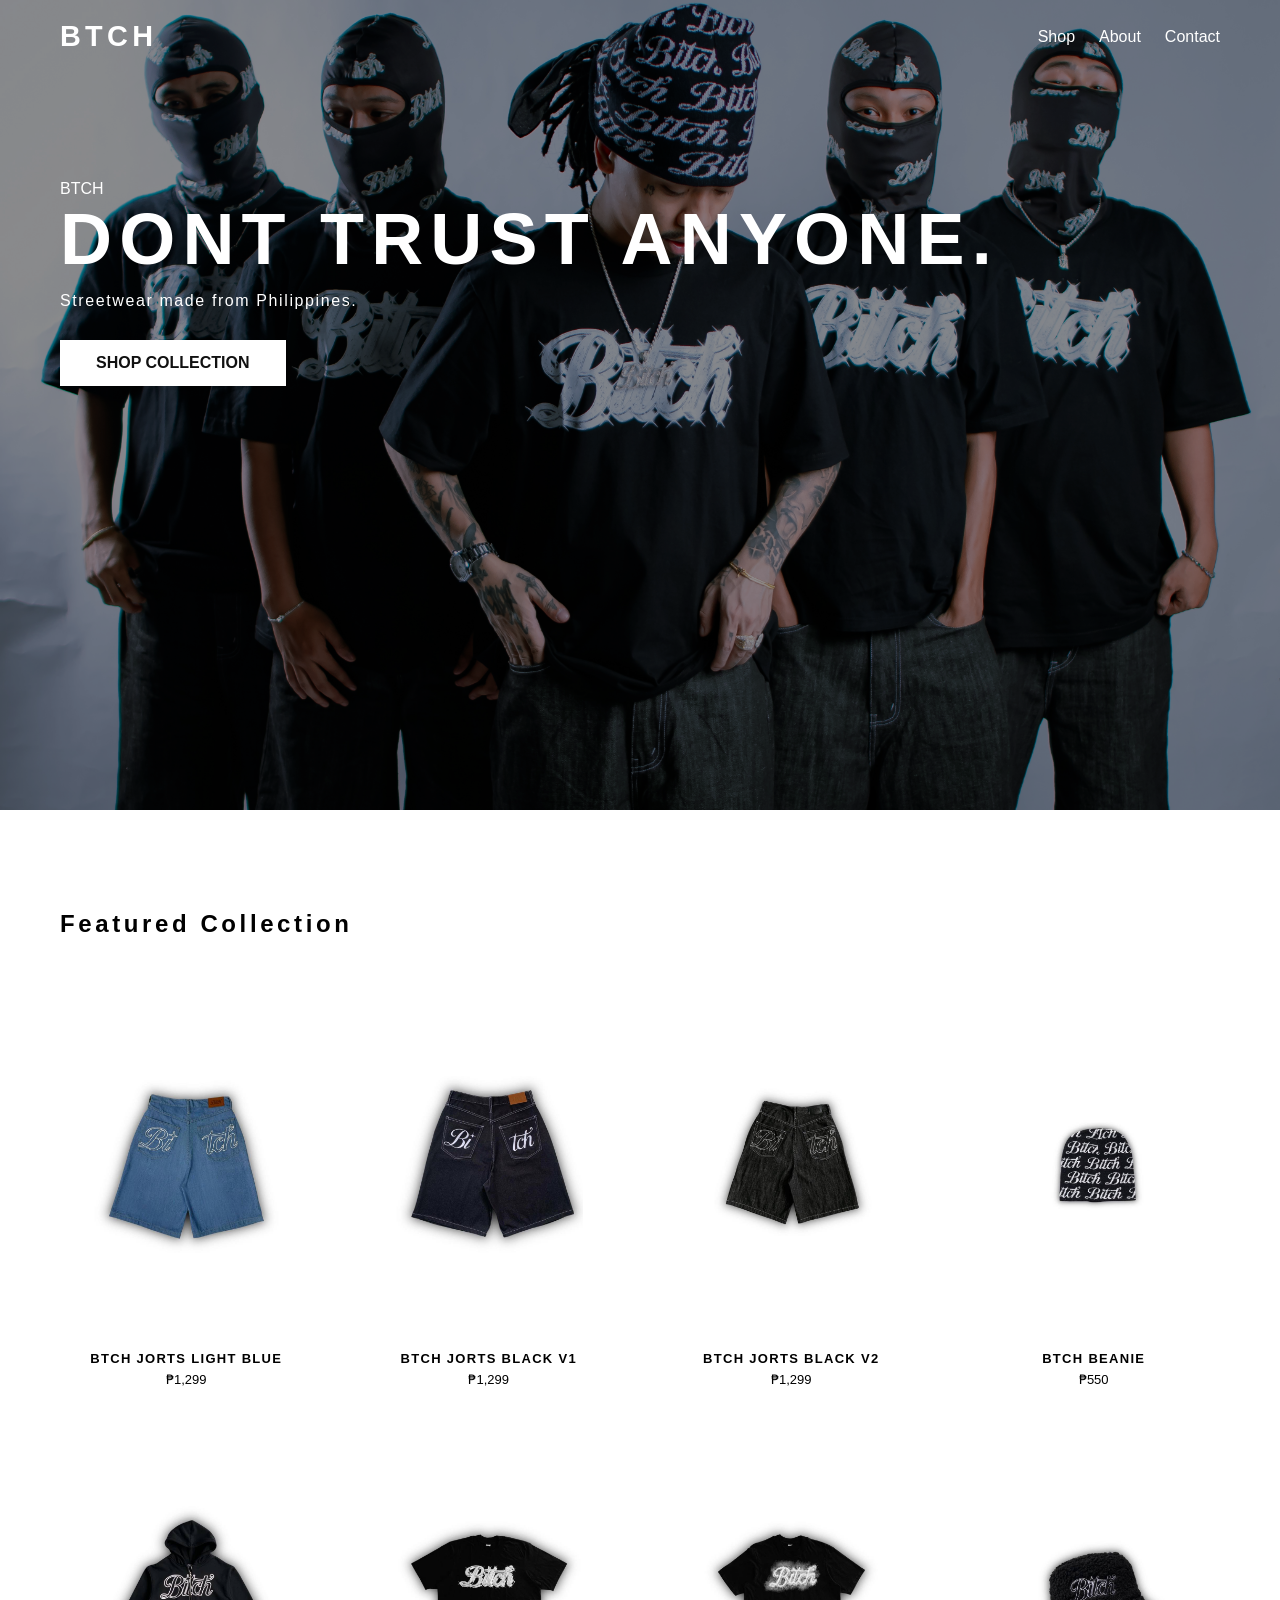
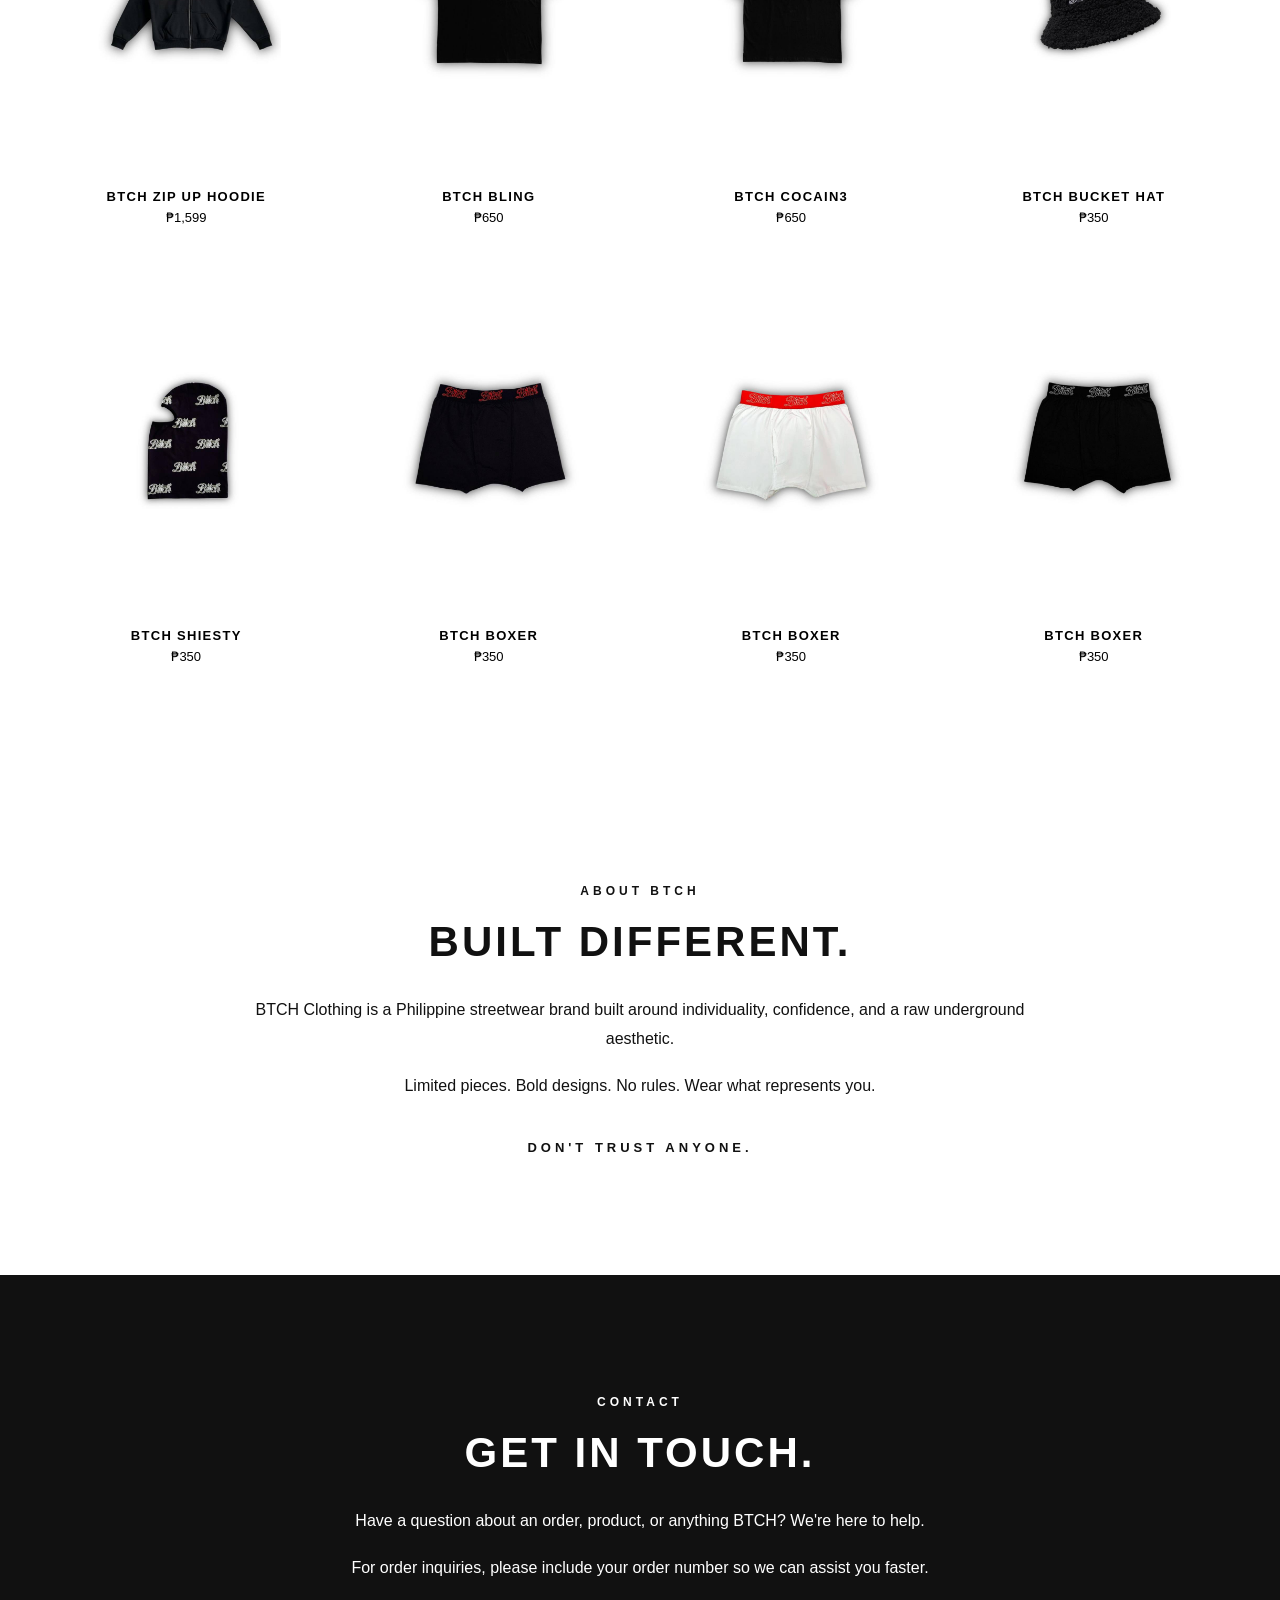
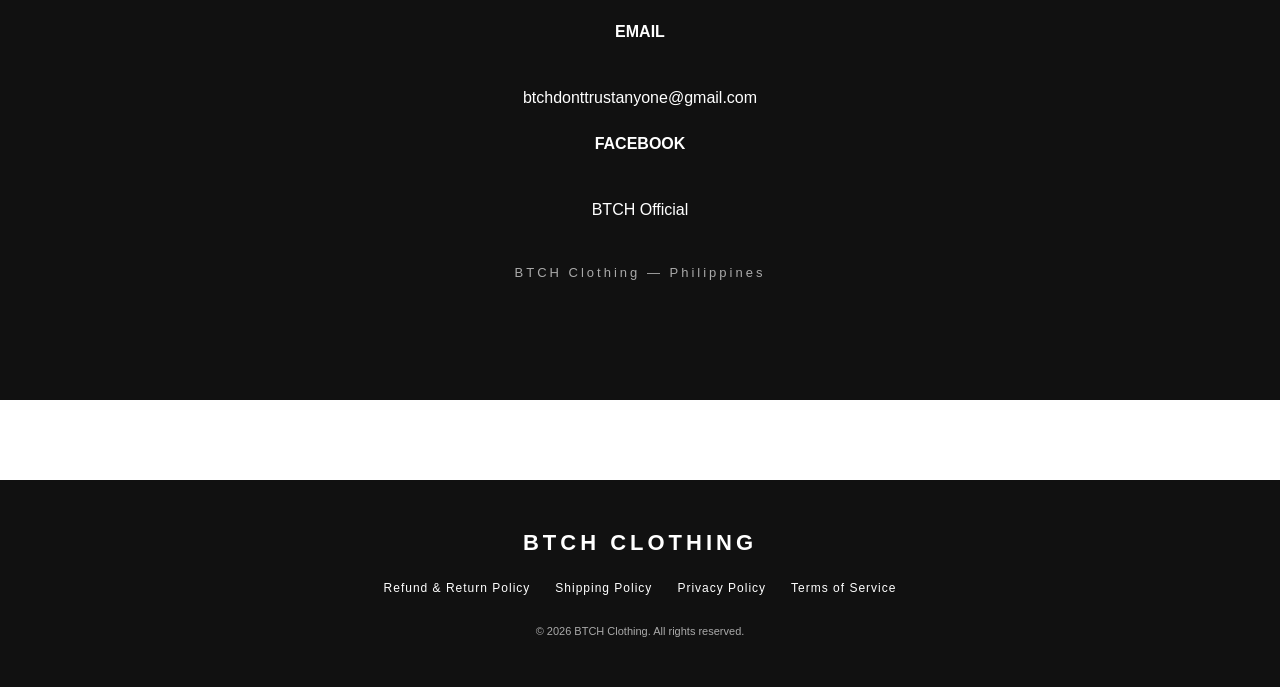
==== index.html @ 2771fa9a "Style contact section" ====
<!DOCTYPE html>
<html lang="en">
<head>
  <meta charset="UTF-8" />
  <meta name="viewport" content="width=device-width, initial-scale=1.0" />

  <title>BTCH Clothing</title>

  <link rel="stylesheet" href="style.css" />
</head>

<body>

  <!-- HEADER / NAV -->
  <header>
    <div class="logo">BTCH</div>

    <nav>
      <a href="#products">Shop</a>
      <a href="#about">About</a>
      <a href="#contact">Contact</a>
    </nav>
  </header>


  <!-- HERO SECTION -->
  <section class="hero">
    <div class="hero-content">

      <div class="hero-logo">BTCH</div>

      <h1>DONT TRUST ANYONE.</h1>

      <p>Streetwear made from Philippines.</p>

      <a href="#products" class="hero-shop-button">
        SHOP COLLECTION
      </a>

    </div>
  </section>


  <!-- SHOP SECTION -->
  <section id="products" class="shop">

    <h2>Featured Collection</h2>

    <div class="products-grid">

      <!-- PRODUCT 1 -->
      <div class="product-card">
        <div class="product-image">
          <img src="product1.jpg" alt="BTCH JORTS LIGHT BLUE">
        </div>
        <h3>BTCH JORTS LIGHT BLUE</h3>
        <p>₱1,299</p>
      </div>

      <!-- PRODUCT 2 -->
      <div class="product-card">
        <div class="product-image">
          <img src="product2.jpg" alt="BTCH JORTS BLACK V1">
        </div>
        <h3>BTCH JORTS BLACK V1</h3>
        <p>₱1,299</p>
      </div>

      <!-- PRODUCT 3 -->
      <div class="product-card">
        <div class="product-image">
          <img src="product3.jpg" alt="BTCH JORTS BLACK V2">
        </div>
        <h3>BTCH JORTS BLACK V2</h3>
        <p>₱1,299</p>
      </div>

      <!-- PRODUCT 4 -->
      <div class="product-card">
        <div class="product-image">
          <img src="product4.jpg" alt="BTCH BEANIE">
        </div>
        <h3>BTCH BEANIE</h3>
        <p>₱550</p>
      </div>

      <!-- PRODUCT 5 -->
      <div class="product-card">
        <div class="product-image">
          <img src="product5.jpg" alt="BTCH ZIP UP HOODIE">
        </div>
        <h3>BTCH ZIP UP HOODIE</h3>
        <p>₱1,599</p>
      </div>

      <!-- PRODUCT 6 -->
      <div class="product-card">
        <div class="product-image">
          <img src="product6.jpg" alt="BTCH BLING">
        </div>
        <h3>BTCH BLING</h3>
        <p>₱650</p>
      </div>

      <!-- PRODUCT 7 -->
      <div class="product-card">
        <div class="product-image">
          <img src="product7.jpg" alt="BTCH COCAIN3">
        </div>
        <h3>BTCH COCAIN3</h3>
        <p>₱650</p>
      </div>

      <!-- PRODUCT 8 -->
      <div class="product-card">
        <div class="product-image">
          <img src="product8.jpg" alt="BTCH BUCKET HAT">
        </div>
        <h3>BTCH BUCKET HAT</h3>
        <p>₱350</p>
      </div>

      <!-- PRODUCT 9 -->
      <div class="product-card">
        <div class="product-image">
          <img src="product9.jpg" alt="BTCH SHIESTY">
        </div>
        <h3>BTCH SHIESTY</h3>
        <p>₱350</p>
      </div>

      <!-- PRODUCT 10 -->
      <div class="product-card">
        <div class="product-image">
          <img src="product10.jpg" alt="BTCH BOXER">
        </div>
        <h3>BTCH BOXER</h3>
        <p>₱350</p>
      </div>

      <!-- PRODUCT 11 -->
      <div class="product-card">
        <div class="product-image">
          <img src="product11.jpg" alt="BTCH BOXER">
        </div>
        <h3>BTCH BOXER</h3>
        <p>₱350</p>
      </div>

      <!-- PRODUCT 12 -->
      <div class="product-card">
        <div class="product-image">
          <img src="product12.jpg" alt="BTCH BOXER">
        </div>
        <h3>BTCH BOXER</h3>
        <p>₱350</p>
      </div>

    </div>
  </section>


  <!-- ABOUT SECTION -->
  <section id="about" class="about-section">

    <div class="about-content">

      <p class="section-label">ABOUT BTCH</p>

      <h2>BUILT DIFFERENT.</h2>

      <p>
        BTCH Clothing is a Philippine streetwear brand built around
        individuality, confidence, and a raw underground aesthetic.
      </p>

      <p>
        Limited pieces. Bold designs. No rules.
        Wear what represents you.
      </p>

      <p class="about-tagline">
        DON'T TRUST ANYONE.
      </p>

    </div>

  </section>


  <!-- CONTACT SECTION -->
  <section id="contact" class="contact-section">

    <div class="contact-content">

      <p class="section-label">CONTACT</p>

      <h2>GET IN TOUCH.</h2>

      <p>
        Have a question about an order, product, or anything BTCH?
        We're here to help.
      </p>

      <p>
        For order inquiries, please include your order number
        so we can assist you faster.
      </p>

      <!-- CONTACT DETAILS -->
      <div class="contact-details">

        <p>
          <strong>EMAIL</strong><br>
          <a href="mailto:btchdonttrustanyone@gmail.com">
            btchdonttrustanyone@gmail.com
          </a>
        </p>

        <p>
          <strong>FACEBOOK</strong><br>
          <a
            href="https://www.facebook.com/btch0fficial"
            target="_blank"
            rel="noopener noreferrer">
            BTCH Official
          </a>
        </p>

      </div>

      <p class="contact-note">
        BTCH Clothing — Philippines
      </p>

    </div>

  </section>


  <!-- FOOTER -->
  <footer class="site-footer">

    <div class="footer-brand">
      BTCH CLOTHING
    </div>

    <div class="footer-links">

      <a
        href="https://btch-clothing.myshopify.com/policies/refund-policy"
        target="_blank">
        Refund & Return Policy
      </a>

      <a
        href="https://btch-clothing.myshopify.com/policies/shipping-policy"
        target="_blank">
        Shipping Policy
      </a>

      <a
        href="https://btch-clothing.myshopify.com/policies/privacy-policy"
        target="_blank">
        Privacy Policy
      </a>

      <a
        href="https://btch-clothing.myshopify.com/policies/terms-of-service"
        target="_blank">
        Terms of Service
      </a>

    </div>

    <p class="footer-copy">
      © 2026 BTCH Clothing. All rights reserved.
    </p>

  </footer>


  <!-- SHOPIFY / WEBSITE JAVASCRIPT -->
  <script src="script.js"></script>

</body>
</html>
---- style.css ----
body {
  background: white !important;
}

/* =========================
   RESET
========================= */

* {
  box-sizing: border-box;
  margin: 0;
  padding: 0;
}

html {
  width: 100%;
  scroll-behavior: smooth;
  scroll-padding-top: 90px;
}

body {
  width: 100%;
  overflow-x: hidden;
  font-family: Arial, sans-serif;
}


/* =========================
   HEADER
========================= */

header {
  position: fixed;
  top: 0;
  left: 0;
  width: 100%;
  padding: 20px 60px;
  display: flex;
  justify-content: space-between;
  align-items: center;
  background: transparent;
  z-index: 10000;
}

.logo {
  font-size: 1.8rem;
  font-weight: 700;
  letter-spacing: 0.15em;
  text-transform: uppercase;
  color: #fff;
}

header nav {
  display: flex;
  align-items: center;
  position: relative;
  z-index: 10001;
}

header nav a {
  display: inline-block;
  color: #fff;
  text-decoration: none;
  margin-left: 24px;
  font-weight: 500;
  cursor: pointer;
  position: relative;
  z-index: 10002;
  pointer-events: auto;
}

header nav a:hover {
  opacity: 0.7;
}


/* =========================
   HERO
========================= */

.hero {
  height: 90vh;
  padding-left: 60px;
  padding-top: 180px;
  background-image: url("hero.jpg");
  background-size: cover;
  background-repeat: no-repeat;
  background-position: center 30%;
  position: relative;
  color: #fff;
}

/* DARK OVERLAY */

.hero::before {
  content: "";
  position: absolute;
  inset: 0;
  background: rgba(0, 0, 0, 0.45);
  z-index: 0;
  pointer-events: none;
}

/* HERO CONTENT */

.hero-content {
  position: relative;
  z-index: 1;
}

.hero-logo {
  position: relative;
  z-index: 1;
}

.hero h1,
.hero p,
.hero button,
.hero a {
  position: relative;
  z-index: 2;
}

.hero h1 {
  font-size: 4.5rem;
  letter-spacing: 0.1em;
}

.hero p {
  margin-top: 12px;
  font-size: 1rem;
  letter-spacing: 0.1em;
}

.hero button {
  margin-top: 30px;
  padding: 14px 36px;
  background: #fff;
  border: none;
  font-weight: 600;
  cursor: pointer;
}


/* HERO SHOP LINK */

.hero-shop-button {
  display: inline-block;
  margin-top: 30px;
  padding: 14px 36px;
  background: #fff;
  color: #111;
  text-decoration: none;
  font-weight: 600;
  cursor: pointer;
}


/* =========================
   SHOP
========================= */

.shop {
  max-width: 1400px;
  margin: 0 auto;
  padding: 100px 60px;
  background: #fff;
}

.shop h2 {
  font-size: 1.5rem;
  margin-bottom: 60px;
  letter-spacing: 0.15em;
}


/* PRODUCTS GRID */

.products-grid {
  display: grid;
  grid-template-columns: repeat(4, 1fr);
  gap: 50px;
}


/* PRODUCT CARD */

.product-card {
  text-align: center;
}


/* PRODUCT IMAGE */

.product-image {
  width: 100%;
  aspect-ratio: 3 / 4;
  max-height: 420px;
  background: transparent;
  overflow: hidden;
}

.product-image img {
  width: 100%;
  height: 100%;
  object-fit: contain;
}


/* PRODUCT TEXT */

.product-card h3 {
  margin-top: 16px;
  font-size: 13px;
  letter-spacing: 0.1em;
}

.product-card p {
  margin-top: 6px;
  font-size: 13px;
}


/* =========================
   ABOUT
========================= */

.about-section {
  padding: 120px 30px;
  background: #fff;
  color: #111;
  text-align: center;
}

.about-content {
  max-width: 800px;
  margin: 0 auto;
}

.section-label {
  font-size: 12px;
  letter-spacing: 4px;
  font-weight: bold;
  margin-bottom: 20px;
}

.about-section h2,
.contact-section h2 {
  font-size: 42px;
  letter-spacing: 3px;
  margin-bottom: 30px;
}

.about-section p:not(.section-label):not(.about-tagline),
.contact-section p:not(.section-label):not(.contact-note) {
  font-size: 16px;
  line-height: 1.8;
  margin-bottom: 18px;
}

.about-tagline {
  margin-top: 40px;
  font-size: 13px;
  font-weight: bold;
  letter-spacing: 4px;
}


/* =========================
   CONTACT
========================= */

.contact-section {
  padding: 120px 30px;
  background: #111;
  color: #fff;
  text-align: center;
}

.contact-content {
  max-width: 700px;
  margin: 0 auto;
}

.contact-note {
  margin-top: 40px;
  font-size: 13px;
  letter-spacing: 3px;
  color: #aaa;
}


/* =========================
   CART
========================= */

.cart-overlay {
  position: fixed;
  inset: 0;
  background: rgba(0, 0, 0, 0.65);
  z-index: 99999;
  display: flex;
  justify-content: flex-end;
}

.cart-box {
  width: 420px;
  max-width: 90%;
  height: 100%;
  background: #fff;
  padding: 30px;
  overflow-y: auto;
  box-shadow: -10px 0 30px rgba(0, 0, 0, 0.3);
}

.cart-box h2 {
  margin-bottom: 30px;
  font-size: 24px;
  letter-spacing: 2px;
}

.close-cart {
  float: right;
  border: none;
  background: none;
  font-size: 24px;
  cursor: pointer;
}

.cart-item {
  display: flex;
  align-items: center;
  gap: 15px;
  padding: 20px 0;
  border-bottom: 1px solid #ddd;
}

.cart-item img {
  width: 80px !important;
  height: 100px !important;
  object-fit: contain;
  flex-shrink: 0;
}

.cart-item-info {
  flex: 1;
}

.cart-item-info h3 {
  font-size: 13px;
  margin-bottom: 8px;
}

.cart-item-info p {
  font-size: 13px;
  margin-bottom: 10px;
}

.quantity-controls {
  display: flex;
  align-items: center;
  gap: 12px;
  margin-bottom: 8px;
}

.quantity-controls button {
  width: 28px;
  height: 28px;
  border: 1px solid #111;
  background: white;
  cursor: pointer;
}

.remove-item {
  border: none;
  background: none;
  font-size: 10px;
  text-decoration: underline;
  cursor: pointer;
}

.cart-total {
  margin-top: 30px;
}

.cart-total h3 {
  margin-bottom: 20px;
}

.checkout-button {
  width: 100%;
  padding: 15px;
  border: none;
  background: #111;
  color: white;
  font-weight: bold;
  cursor: pointer;
  letter-spacing: 1px;
}

.checkout-button:hover {
  opacity: 0.8;
}

.cart-button {
  margin-left: 20px;
  padding: 8px 15px;
  background: transparent;
  color: inherit;
  border: 1px solid currentColor;
  cursor: pointer;
  font-weight: bold;
}


/* =========================
   FOOTER
========================= */

.site-footer {
  margin-top: 80px;
  padding: 50px 30px;
  background: #111;
  color: #fff;
  text-align: center;
}

.footer-brand {
  font-size: 22px;
  font-weight: bold;
  letter-spacing: 4px;
  margin-bottom: 25px;
}

.footer-links {
  display: flex;
  justify-content: center;
  flex-wrap: wrap;
  gap: 25px;
}

.footer-links a {
  color: #fff;
  text-decoration: none;
  font-size: 12px;
  letter-spacing: 1px;
  cursor: pointer;
}

.footer-links a:hover {
  text-decoration: underline;
}

.footer-copy {
  margin-top: 30px;
  font-size: 11px;
  color: #aaa;
}


/* =========================
   RESPONSIVE
========================= */

@media (max-width: 1200px) {

  .products-grid {
    grid-template-columns: repeat(3, 1fr);
  }

}


@media (max-width: 768px) {

  header {
    padding: 16px 30px;
  }

  header nav a {
    margin-left: 14px;
    font-size: 13px;
  }

  .hero {
    padding-left: 30px;
    padding-top: 160px;
    background-position: center 35%;
  }

  .hero h1 {
    font-size: 3rem;
  }

  .products-grid {
    grid-template-columns: repeat(2, 1fr);
  }

  .about-section,
  .contact-section {
    padding: 90px 25px;
  }

  .about-section h2,
  .contact-section h2 {
    font-size: 32px;
  }

  .about-section p:not(.section-label):not(.about-tagline),
  .contact-section p:not(.section-label):not(.contact-note) {
    font-size: 14px;
  }

}


@media (max-width: 600px) {

  .cart-box {
    width: 100%;
    max-width: 100%;
  }

}


@media (max-width: 480px) {

  .products-grid {
    grid-template-columns: 1fr;
  }

  header {
    padding: 14px 20px;
  }

  header nav a {
    margin-left: 10px;
    font-size: 11px;
  }

}.contact-details {
  margin-top: 35px;
}

.contact-details p {
  margin-bottom: 28px;
}

.contact-details strong {
  display: block;
  margin-bottom: 8px;
}

.contact-details a {
  color: white;
  text-decoration: none;
  transition: opacity 0.2s ease;
}

.contact-details a:hover {
  opacity: 0.6;
}
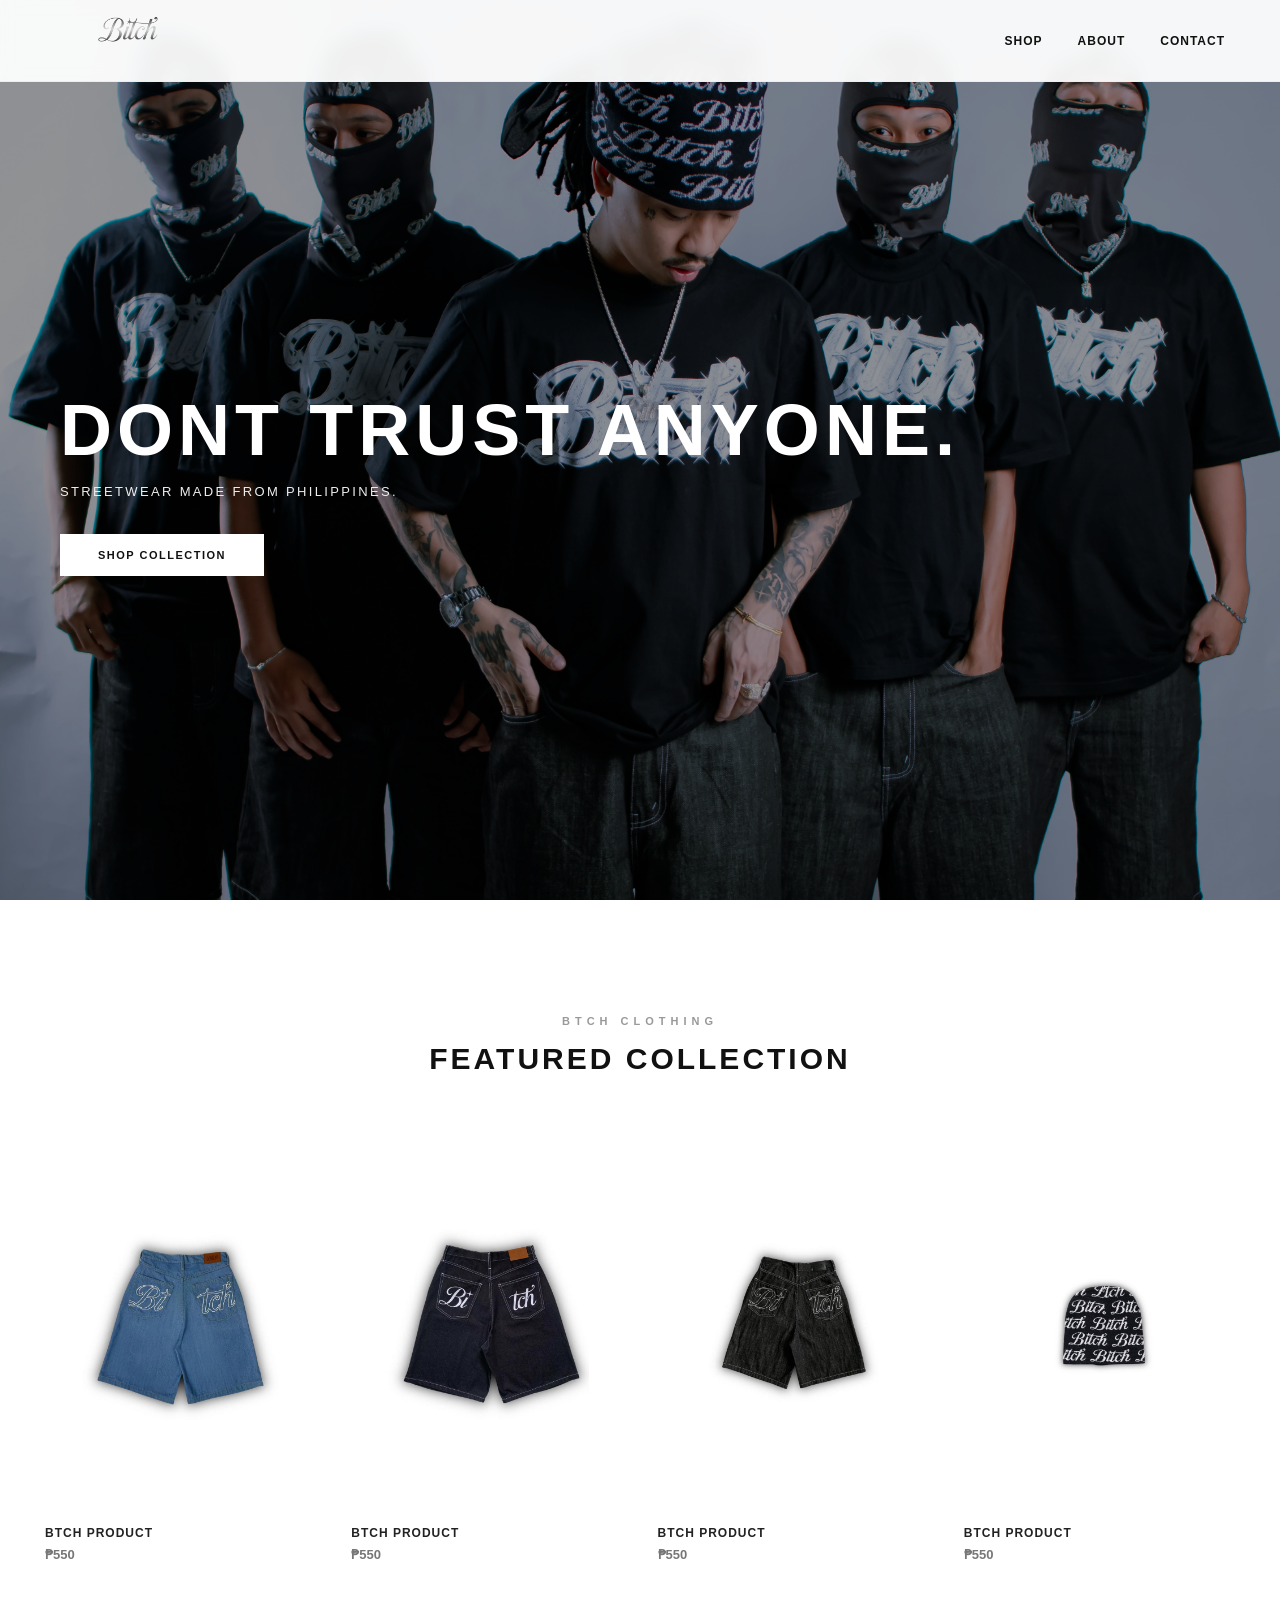
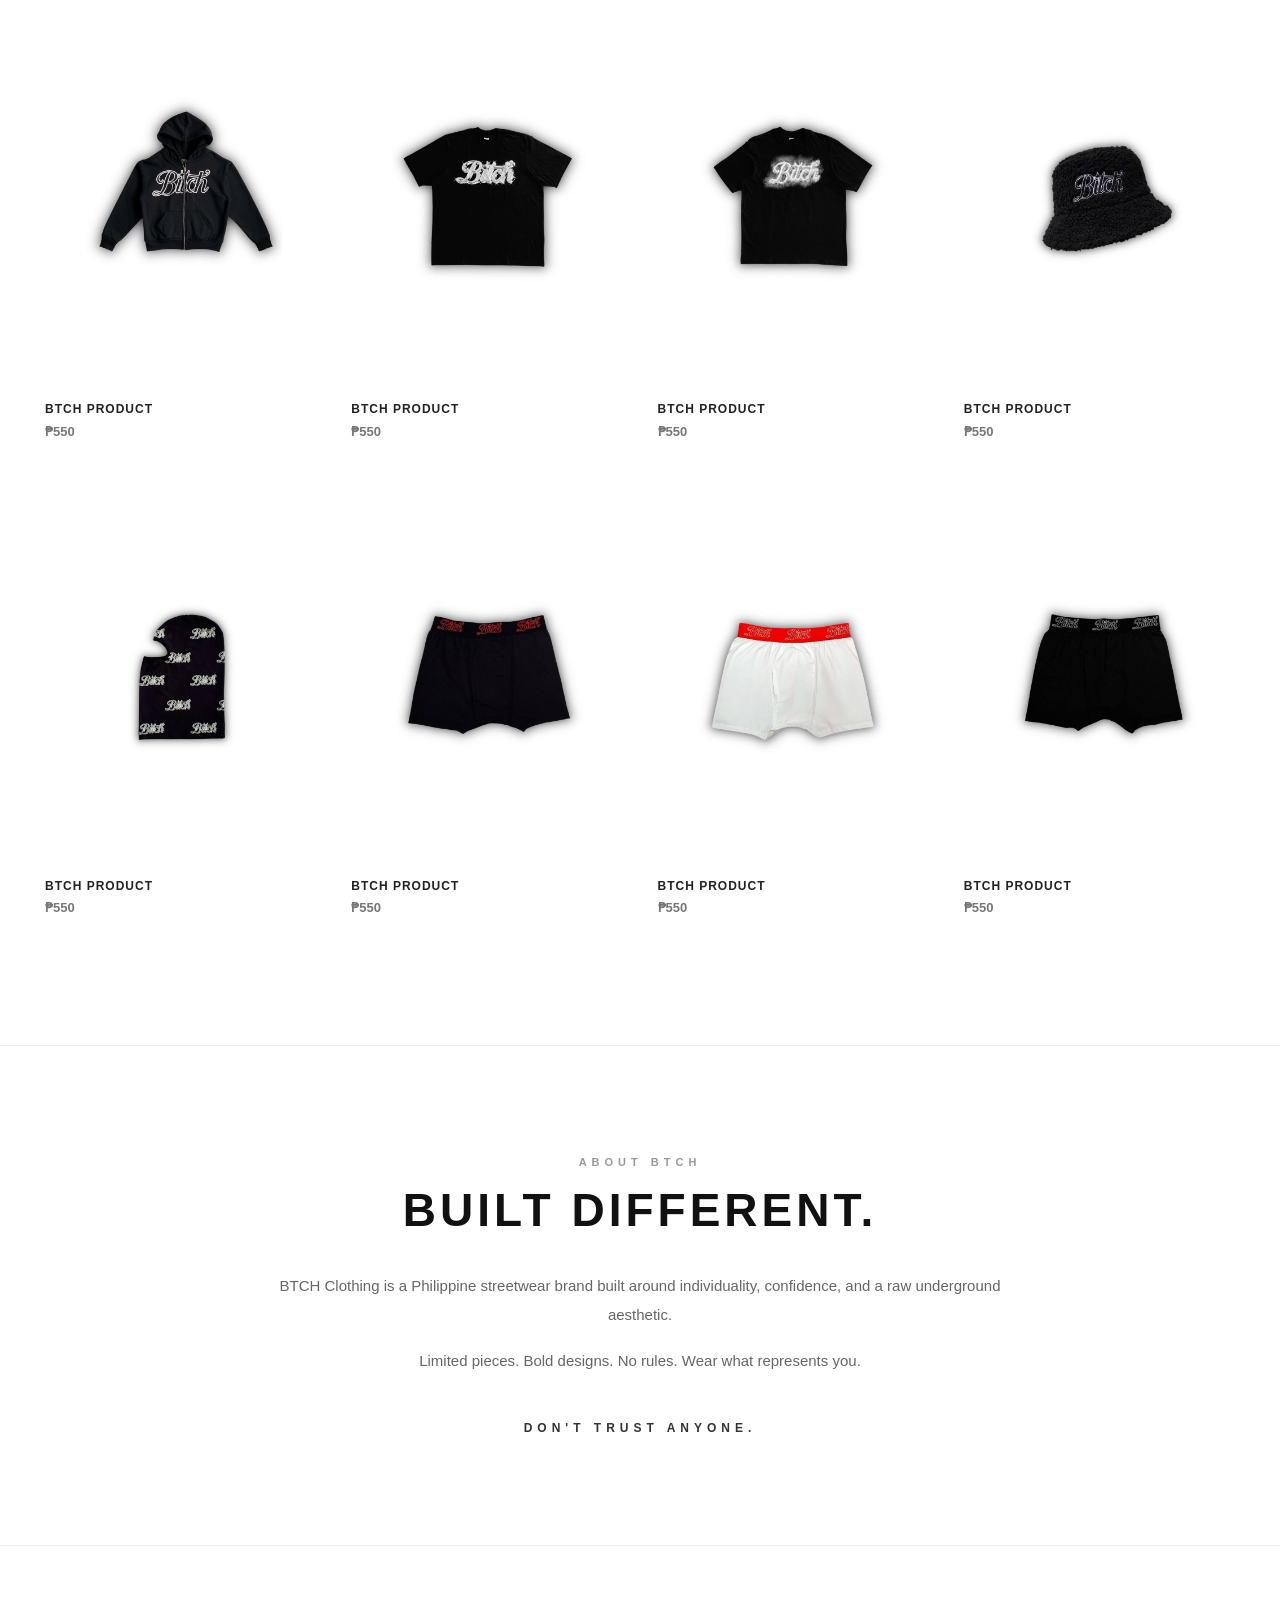
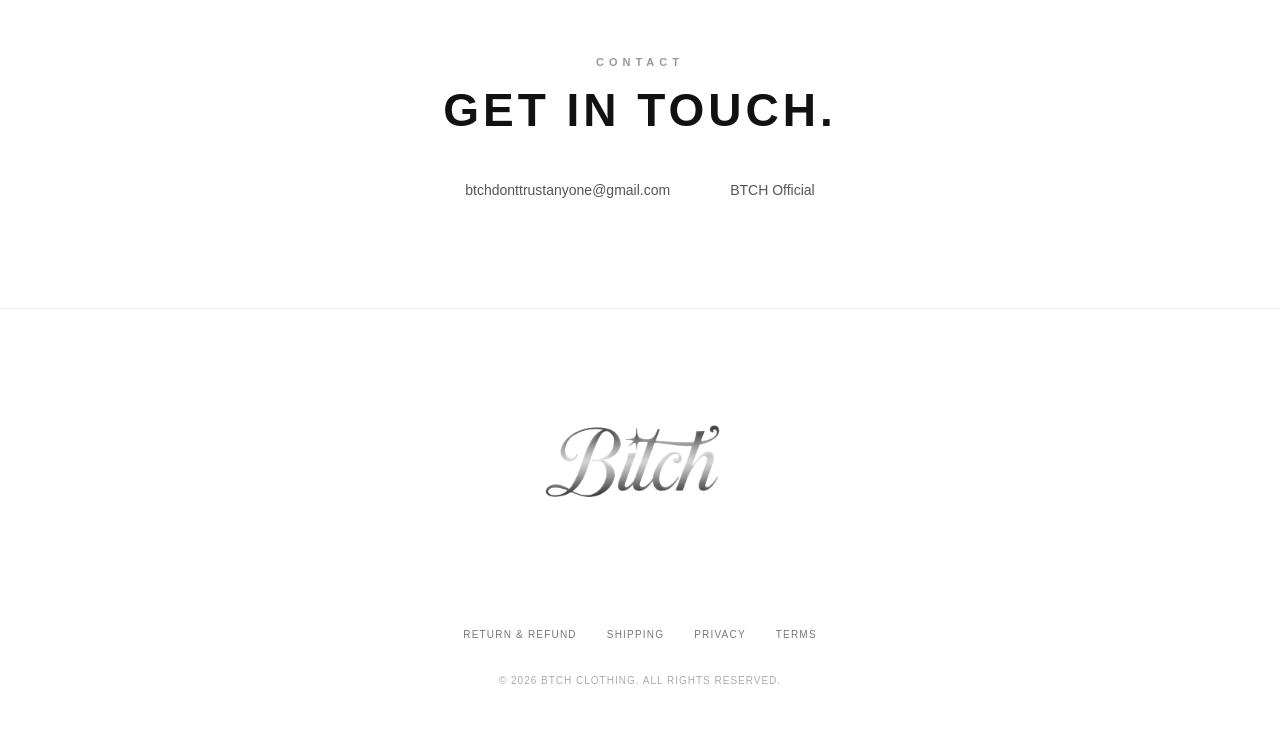
==== commit b8e2876c: "Initial BTCH Clothing website" ====
--- a/index.html
+++ b/index.html
@@ -1,173 +1,192 @@
 <!DOCTYPE html>
 <html lang="en">
 <head>
-  <meta charset="UTF-8" />
-  <meta name="viewport" content="width=device-width, initial-scale=1.0" />
-
-  <title>BTCH Clothing</title>
-
-  <link rel="stylesheet" href="style.css" />
+  <meta charset="UTF-8">
+
+  <meta name="viewport" content="width=device-width, initial-scale=1.0">
+
+  <title>BTCH Clothing — Philippine Streetwear</title>
+
+  <meta
+    name="description"
+    content="BTCH Clothing — Philippine streetwear built around individuality, confidence, and a raw underground aesthetic."
+  >
+
+  <meta
+    name="keywords"
+    content="BTCH Clothing, Philippine streetwear, streetwear Philippines, BTCH"
+  >
+
+  <meta name="author" content="BTCH Clothing">
+
+  <!-- Social Preview -->
+  <meta property="og:title" content="BTCH Clothing — Philippine Streetwear">
+
+  <meta
+    property="og:description"
+    content="Streetwear made from Philippines."
+  >
+
+  <meta property="og:image" content="logo2.png.png">
+
+  <!-- Favicon -->
+  <link rel="icon" type="image/png" href="logo2.png.png">
+
+  <!-- CSS -->
+  <link rel="stylesheet" href="style.css">
 </head>
 
 <body>
 
-  <!-- HEADER / NAV -->
+  <!-- ================= HEADER ================= -->
+
   <header>
-    <div class="logo">BTCH</div>
+
+    <a href="#" class="logo">
+      <img src="logo2.png.png" alt="BTCH Clothing">
+    </a>
 
     <nav>
-      <a href="#products">Shop</a>
-      <a href="#about">About</a>
-      <a href="#contact">Contact</a>
+      <a href="#products">SHOP</a>
+      <a href="#about">ABOUT</a>
+      <a href="#contact">CONTACT</a>
     </nav>
+
   </header>
 
 
-  <!-- HERO SECTION -->
+  <!-- ================= HERO ================= -->
+
   <section class="hero">
+
+    <div class="hero-overlay"></div>
+
     <div class="hero-content">
 
-      <div class="hero-logo">BTCH</div>
-
       <h1>DONT TRUST ANYONE.</h1>
 
-      <p>Streetwear made from Philippines.</p>
+      <p>STREETWEAR MADE FROM PHILIPPINES.</p>
 
       <a href="#products" class="hero-shop-button">
         SHOP COLLECTION
       </a>
 
     </div>
+
   </section>
 
 
-  <!-- SHOP SECTION -->
-  <section id="products" class="shop">
-
-    <h2>Featured Collection</h2>
+  <!-- ================= SHOP ================= -->
+
+  <section id="products" class="shop-section">
+
+    <div class="section-header">
+
+      <p class="section-label">
+        BTCH CLOTHING
+      </p>
+
+      <h2>
+        FEATURED COLLECTION
+      </h2>
+
+    </div>
+
+
+    <!-- Shopify products will load here -->
 
     <div class="products-grid">
 
-      <!-- PRODUCT 1 -->
-      <div class="product-card">
-        <div class="product-image">
-          <img src="product1.jpg" alt="BTCH JORTS LIGHT BLUE">
-        </div>
-        <h3>BTCH JORTS LIGHT BLUE</h3>
-        <p>₱1,299</p>
-      </div>
-
-      <!-- PRODUCT 2 -->
-      <div class="product-card">
-        <div class="product-image">
-          <img src="product2.jpg" alt="BTCH JORTS BLACK V1">
-        </div>
-        <h3>BTCH JORTS BLACK V1</h3>
-        <p>₱1,299</p>
-      </div>
-
-      <!-- PRODUCT 3 -->
-      <div class="product-card">
-        <div class="product-image">
-          <img src="product3.jpg" alt="BTCH JORTS BLACK V2">
-        </div>
-        <h3>BTCH JORTS BLACK V2</h3>
-        <p>₱1,299</p>
-      </div>
-
-      <!-- PRODUCT 4 -->
-      <div class="product-card">
-        <div class="product-image">
-          <img src="product4.jpg" alt="BTCH BEANIE">
-        </div>
-        <h3>BTCH BEANIE</h3>
-        <p>₱550</p>
-      </div>
-
-      <!-- PRODUCT 5 -->
-      <div class="product-card">
-        <div class="product-image">
-          <img src="product5.jpg" alt="BTCH ZIP UP HOODIE">
-        </div>
-        <h3>BTCH ZIP UP HOODIE</h3>
-        <p>₱1,599</p>
-      </div>
-
-      <!-- PRODUCT 6 -->
-      <div class="product-card">
-        <div class="product-image">
-          <img src="product6.jpg" alt="BTCH BLING">
-        </div>
-        <h3>BTCH BLING</h3>
-        <p>₱650</p>
-      </div>
-
-      <!-- PRODUCT 7 -->
-      <div class="product-card">
-        <div class="product-image">
-          <img src="product7.jpg" alt="BTCH COCAIN3">
-        </div>
-        <h3>BTCH COCAIN3</h3>
-        <p>₱650</p>
-      </div>
-
-      <!-- PRODUCT 8 -->
-      <div class="product-card">
-        <div class="product-image">
-          <img src="product8.jpg" alt="BTCH BUCKET HAT">
-        </div>
-        <h3>BTCH BUCKET HAT</h3>
-        <p>₱350</p>
-      </div>
-
-      <!-- PRODUCT 9 -->
-      <div class="product-card">
-        <div class="product-image">
-          <img src="product9.jpg" alt="BTCH SHIESTY">
-        </div>
-        <h3>BTCH SHIESTY</h3>
-        <p>₱350</p>
-      </div>
-
-      <!-- PRODUCT 10 -->
-      <div class="product-card">
-        <div class="product-image">
-          <img src="product10.jpg" alt="BTCH BOXER">
-        </div>
-        <h3>BTCH BOXER</h3>
-        <p>₱350</p>
-      </div>
-
-      <!-- PRODUCT 11 -->
-      <div class="product-card">
-        <div class="product-image">
-          <img src="product11.jpg" alt="BTCH BOXER">
-        </div>
-        <h3>BTCH BOXER</h3>
-        <p>₱350</p>
-      </div>
-
-      <!-- PRODUCT 12 -->
-      <div class="product-card">
-        <div class="product-image">
-          <img src="product12.jpg" alt="BTCH BOXER">
-        </div>
-        <h3>BTCH BOXER</h3>
-        <p>₱350</p>
-      </div>
-
-    </div>
+      <div class="product-card">
+        <img src="product1.jpg" alt="BTCH Clothing Product">
+        <h3>BTCH PRODUCT</h3>
+        <p>₱550</p>
+      </div>
+
+      <div class="product-card">
+        <img src="product2.jpg" alt="BTCH Clothing Product">
+        <h3>BTCH PRODUCT</h3>
+        <p>₱550</p>
+      </div>
+
+      <div class="product-card">
+        <img src="product3.jpg" alt="BTCH Clothing Product">
+        <h3>BTCH PRODUCT</h3>
+        <p>₱550</p>
+      </div>
+
+      <div class="product-card">
+        <img src="product4.jpg" alt="BTCH Clothing Product">
+        <h3>BTCH PRODUCT</h3>
+        <p>₱550</p>
+      </div>
+
+      <div class="product-card">
+        <img src="product5.jpg" alt="BTCH Clothing Product">
+        <h3>BTCH PRODUCT</h3>
+        <p>₱550</p>
+      </div>
+
+      <div class="product-card">
+        <img src="product6.jpg" alt="BTCH Clothing Product">
+        <h3>BTCH PRODUCT</h3>
+        <p>₱550</p>
+      </div>
+
+      <div class="product-card">
+        <img src="product7.jpg" alt="BTCH Clothing Product">
+        <h3>BTCH PRODUCT</h3>
+        <p>₱550</p>
+      </div>
+
+      <div class="product-card">
+        <img src="product8.jpg" alt="BTCH Clothing Product">
+        <h3>BTCH PRODUCT</h3>
+        <p>₱550</p>
+      </div>
+
+      <div class="product-card">
+        <img src="product9.jpg" alt="BTCH Clothing Product">
+        <h3>BTCH PRODUCT</h3>
+        <p>₱550</p>
+      </div>
+
+      <div class="product-card">
+        <img src="product10.jpg" alt="BTCH Clothing Product">
+        <h3>BTCH PRODUCT</h3>
+        <p>₱550</p>
+      </div>
+
+      <div class="product-card">
+        <img src="product11.jpg" alt="BTCH Clothing Product">
+        <h3>BTCH PRODUCT</h3>
+        <p>₱550</p>
+      </div>
+
+      <div class="product-card">
+        <img src="product12.jpg" alt="BTCH Clothing Product">
+        <h3>BTCH PRODUCT</h3>
+        <p>₱550</p>
+      </div>
+
+    </div>
+
   </section>
 
 
-  <!-- ABOUT SECTION -->
+  <!-- ================= ABOUT ================= -->
+
   <section id="about" class="about-section">
 
     <div class="about-content">
 
-      <p class="section-label">ABOUT BTCH</p>
-
-      <h2>BUILT DIFFERENT.</h2>
+      <p class="section-label">
+        ABOUT BTCH
+      </p>
+
+      <h2>
+        BUILT DIFFERENT.
+      </h2>
 
       <p>
         BTCH Clothing is a Philippine streetwear brand built around
@@ -188,99 +207,151 @@
   </section>
 
 
-  <!-- CONTACT SECTION -->
+  <!-- ================= CONTACT ================= -->
+
   <section id="contact" class="contact-section">
 
     <div class="contact-content">
 
-      <p class="section-label">CONTACT</p>
-
-      <h2>GET IN TOUCH.</h2>
-
-      <p>
-        Have a question about an order, product, or anything BTCH?
-        We're here to help.
-      </p>
-
-      <p>
-        For order inquiries, please include your order number
-        so we can assist you faster.
-      </p>
-
-      <!-- CONTACT DETAILS -->
-      <div class="contact-details">
-
-        <p>
-          <strong>EMAIL</strong><br>
-          <a href="mailto:btchdonttrustanyone@gmail.com">
-            btchdonttrustanyone@gmail.com
-          </a>
-        </p>
-
-        <p>
-          <strong>FACEBOOK</strong><br>
-          <a
-            href="https://www.facebook.com/btch0fficial"
-            target="_blank"
-            rel="noopener noreferrer">
-            BTCH Official
-          </a>
-        </p>
-
-      </div>
-
-      <p class="contact-note">
-        BTCH Clothing — Philippines
-      </p>
+      <p class="section-label">
+        CONTACT
+      </p>
+
+      <h2>
+        GET IN TOUCH.
+      </h2>
+
+      <div class="contact-links">
+
+        <a href="mailto:btchdonttrustanyone@gmail.com">
+          btchdonttrustanyone@gmail.com
+        </a>
+
+        <a
+          href="https://www.facebook.com/btch0fficial"
+          target="_blank"
+          rel="noopener noreferrer"
+        >
+          BTCH Official
+        </a>
+
+      </div>
 
     </div>
 
   </section>
 
 
-  <!-- FOOTER -->
-  <footer class="site-footer">
-
-    <div class="footer-brand">
-      BTCH CLOTHING
-    </div>
+  <!-- ================= FOOTER ================= -->
+
+  <footer>
+
+    <div class="footer-logo">
+
+      <img
+        src="logo2.png.png"
+        alt="BTCH Clothing"
+      >
+
+    </div>
+
 
     <div class="footer-links">
 
       <a
         href="https://btch-clothing.myshopify.com/policies/refund-policy"
-        target="_blank">
-        Refund & Return Policy
+        target="_blank"
+        rel="noopener noreferrer"
+      >
+        RETURN & REFUND
       </a>
 
       <a
         href="https://btch-clothing.myshopify.com/policies/shipping-policy"
-        target="_blank">
-        Shipping Policy
+        target="_blank"
+        rel="noopener noreferrer"
+      >
+        SHIPPING
       </a>
 
       <a
         href="https://btch-clothing.myshopify.com/policies/privacy-policy"
-        target="_blank">
-        Privacy Policy
+        target="_blank"
+        rel="noopener noreferrer"
+      >
+        PRIVACY
       </a>
 
       <a
         href="https://btch-clothing.myshopify.com/policies/terms-of-service"
-        target="_blank">
-        Terms of Service
-      </a>
-
-    </div>
-
-    <p class="footer-copy">
-      © 2026 BTCH Clothing. All rights reserved.
+        target="_blank"
+        rel="noopener noreferrer"
+      >
+        TERMS
+      </a>
+
+    </div>
+
+
+    <p class="copyright">
+      © 2026 BTCH CLOTHING. ALL RIGHTS RESERVED.
     </p>
 
   </footer>
 
 
-  <!-- SHOPIFY / WEBSITE JAVASCRIPT -->
+  <!-- ================= CART ================= -->
+
+  <div id="cart-overlay" class="cart-overlay">
+
+    <div class="cart-container">
+
+      <div class="cart-header">
+
+        <h2>
+          YOUR CART
+        </h2>
+
+        <button id="close-cart">
+          ×
+        </button>
+
+      </div>
+
+
+      <div id="cart-items">
+        <!-- Cart items appear here -->
+      </div>
+
+
+      <div class="cart-footer">
+
+        <div class="cart-total">
+
+          <span>
+            TOTAL
+          </span>
+
+          <strong id="cart-total">
+            ₱0
+          </strong>
+
+        </div>
+
+
+        <button id="checkout-button">
+          CHECKOUT
+        </button>
+
+      </div>
+
+    </div>
+
+  </div>
+
+
+  <!-- ================= JAVASCRIPT ================= -->
+
   <script src="script.js"></script>
 
 </body>
--- a/style.css
+++ b/style.css
@@ -1,6 +1,8 @@
-body {
-  background: white !important;
-}
+/* =====================================================
+   BTCH CLOTHING
+   CLEAN WHITE / BLACK STREETWEAR
+===================================================== */
+
 
 /* =========================
    RESET
@@ -21,324 +23,626 @@
 body {
   width: 100%;
   overflow-x: hidden;
-  font-family: Arial, sans-serif;
-}
-
-
-/* =========================
+
+  background: #ffffff;
+  color: #111111;
+
+  font-family: Arial, Helvetica, sans-serif;
+}
+
+
+/* =====================================================
    HEADER
-========================= */
+===================================================== */
 
 header {
   position: fixed;
+
   top: 0;
   left: 0;
+
   width: 100%;
-  padding: 20px 60px;
+  height: 82px;
+
+  padding: 10px 55px;
+
   display: flex;
+  align-items: center;
   justify-content: space-between;
+
+  background: rgba(255, 255, 255, 0.94);
+
+  border-bottom: 1px solid #eeeeee;
+
+  z-index: 10000;
+
+  backdrop-filter: blur(8px);
+}
+
+
+/* LOGO */
+
+.logo {
+  width: 150px;
+  height: 65px;
+
+  display: flex;
   align-items: center;
-  background: transparent;
-  z-index: 10000;
-}
-
-.logo {
-  font-size: 1.8rem;
-  font-weight: 700;
-  letter-spacing: 0.15em;
-  text-transform: uppercase;
-  color: #fff;
-}
+
+  text-decoration: none;
+}
+
+.logo img {
+  width: 150px;
+  height: auto;
+
+  max-height: 65px;
+
+  display: block;
+
+  object-fit: contain;
+}
+
+
+/* NAVIGATION */
 
 header nav {
   display: flex;
   align-items: center;
+
+  gap: 35px;
+
   position: relative;
   z-index: 10001;
 }
 
 header nav a {
-  display: inline-block;
-  color: #fff;
+  color: #111111;
+
   text-decoration: none;
-  margin-left: 24px;
-  font-weight: 500;
-  cursor: pointer;
+
+  font-size: 12px;
+
+  font-weight: 600;
+
+  letter-spacing: 1px;
+
+  transition: opacity 0.2s ease;
+}
+
+header nav a:hover {
+  opacity: 0.5;
+}
+
+
+/* =====================================================
+   HERO
+===================================================== */
+
+.hero {
   position: relative;
-  z-index: 10002;
-  pointer-events: auto;
-}
-
-header nav a:hover {
-  opacity: 0.7;
-}
-
-
-/* =========================
-   HERO
-========================= */
-
-.hero {
-  height: 90vh;
-  padding-left: 60px;
-  padding-top: 180px;
+
+  /*
+     Increased from 90vh to 100vh so more
+     of the original hero photo is visible.
+  */
+  min-height: 100vh;
+
+  padding: 170px 60px 100px;
+
+  display: flex;
+  align-items: center;
+
   background-image: url("hero.jpg");
+
+  /*
+     Keep the full width filled while keeping
+     the top of the original photo visible.
+  */
   background-size: cover;
+
   background-repeat: no-repeat;
-  background-position: center 30%;
-  position: relative;
-  color: #fff;
-}
-
-/* DARK OVERLAY */
-
-.hero::before {
-  content: "";
+
+  background-position: center top;
+
+  color: #ffffff;
+}
+
+
+/* HERO OVERLAY */
+
+.hero-overlay {
   position: absolute;
+
   inset: 0;
-  background: rgba(0, 0, 0, 0.45);
+
+  background: rgba(0, 0, 0, 0.42);
+
   z-index: 0;
+
   pointer-events: none;
 }
+
 
 /* HERO CONTENT */
 
 .hero-content {
   position: relative;
-  z-index: 1;
-}
-
-.hero-logo {
-  position: relative;
-  z-index: 1;
-}
-
-.hero h1,
-.hero p,
-.hero button,
-.hero a {
-  position: relative;
+
   z-index: 2;
-}
+
+  max-width: 950px;
+}
+
+
+/* HERO TITLE */
 
 .hero h1 {
   font-size: 4.5rem;
-  letter-spacing: 0.1em;
-}
+
+  line-height: 1;
+
+  font-weight: 800;
+
+  letter-spacing: 0.07em;
+
+  color: #ffffff;
+}
+
+
+/* HERO DESCRIPTION */
 
 .hero p {
-  margin-top: 12px;
-  font-size: 1rem;
-  letter-spacing: 0.1em;
-}
-
-.hero button {
-  margin-top: 30px;
-  padding: 14px 36px;
-  background: #fff;
-  border: none;
-  font-weight: 600;
-  cursor: pointer;
-}
-
-
-/* HERO SHOP LINK */
+  margin-top: 18px;
+
+  font-size: 13px;
+
+  letter-spacing: 0.18em;
+
+  color: #eeeeee;
+}
+
+
+/* HERO BUTTON */
 
 .hero-shop-button {
   display: inline-block;
-  margin-top: 30px;
-  padding: 14px 36px;
-  background: #fff;
-  color: #111;
+
+  margin-top: 35px;
+
+  padding: 15px 38px;
+
+  background: #ffffff;
+
+  color: #111111;
+
   text-decoration: none;
-  font-weight: 600;
-  cursor: pointer;
-}
-
-
-/* =========================
+
+  font-size: 11px;
+
+  font-weight: 700;
+
+  letter-spacing: 1.5px;
+
+  transition:
+    background 0.2s ease,
+    transform 0.2s ease;
+}
+
+.hero-shop-button:hover {
+  background: #111111;
+
+  color: #ffffff;
+
+  transform: translateY(-2px);
+}
+
+
+/* =====================================================
    SHOP
-========================= */
-
-.shop {
-  max-width: 1400px;
+===================================================== */
+
+.shop-section {
+  width: 100%;
+
+  max-width: 1500px;
+
   margin: 0 auto;
-  padding: 100px 60px;
-  background: #fff;
-}
-
-.shop h2 {
-  font-size: 1.5rem;
-  margin-bottom: 60px;
-  letter-spacing: 0.15em;
-}
-
-
-/* PRODUCTS GRID */
+
+  padding: 115px 45px 130px;
+
+  background: #ffffff;
+
+  color: #111111;
+}
+
+
+/* SECTION HEADER */
+
+.section-header {
+  text-align: center;
+
+  margin-bottom: 70px;
+}
+
+.section-label {
+  margin-bottom: 15px;
+
+  font-size: 11px;
+
+  font-weight: 700;
+
+  letter-spacing: 5px;
+
+  color: #999999;
+}
+
+.shop-section h2 {
+  font-size: 30px;
+
+  font-weight: 800;
+
+  letter-spacing: 3px;
+
+  color: #111111;
+}
+
+
+/* =====================================================
+   PRODUCTS
+===================================================== */
 
 .products-grid {
   display: grid;
+
   grid-template-columns: repeat(4, 1fr);
-  gap: 50px;
+
+  gap: 60px 35px;
 }
 
 
 /* PRODUCT CARD */
 
 .product-card {
-  text-align: center;
-}
-
-
-/* PRODUCT IMAGE */
+  text-align: left;
+
+  background: #ffffff;
+
+  color: #111111;
+}
+
+
+/* PRODUCT IMAGE WRAPPER */
 
 .product-image {
   width: 100%;
+
   aspect-ratio: 3 / 4;
-  max-height: 420px;
-  background: transparent;
+
+  background: #ffffff;
+
   overflow: hidden;
+
+  position: relative;
 }
 
 .product-image img {
   width: 100%;
+
   height: 100%;
+
+  display: block;
+
   object-fit: contain;
-}
-
-
-/* PRODUCT TEXT */
+
+  transition:
+    transform 0.4s ease,
+    opacity 0.3s ease;
+}
+
+
+/* DIRECT PRODUCT IMAGE */
+
+.product-card > img {
+  width: 100%;
+
+  aspect-ratio: 3 / 4;
+
+  display: block;
+
+  object-fit: contain;
+
+  background: #ffffff;
+
+  transition:
+    transform 0.4s ease,
+    opacity 0.3s ease;
+}
+
+
+/* PRODUCT HOVER */
+
+.product-card:hover .product-image img,
+.product-card:hover > img {
+  transform: scale(1.025);
+
+  opacity: 0.92;
+}
+
+
+/* PRODUCT NAME */
 
 .product-card h3 {
-  margin-top: 16px;
-  font-size: 13px;
-  letter-spacing: 0.1em;
-}
+  margin-top: 17px;
+
+  font-size: 12px;
+
+  line-height: 1.4;
+
+  letter-spacing: 1px;
+
+  font-weight: 600;
+
+  color: #222222;
+}
+
+
+/* PRICE */
 
 .product-card p {
   margin-top: 6px;
+
   font-size: 13px;
-}
-
-
-/* =========================
+
+  font-weight: 600;
+
+  color: #777777;
+}
+
+
+/* =====================================================
    ABOUT
-========================= */
+===================================================== */
 
 .about-section {
-  padding: 120px 30px;
-  background: #fff;
-  color: #111;
+  width: 100%;
+
+  /*
+     Reduced from 150px so there isn't
+     too much empty space.
+  */
+  padding: 110px 30px;
+
+  background: #ffffff;
+
+  color: #111111;
+
   text-align: center;
+
+  border-top: 1px solid #eeeeee;
 }
 
 .about-content {
-  max-width: 800px;
+  max-width: 780px;
+
   margin: 0 auto;
 }
 
-.section-label {
+.about-section h2 {
+  margin-bottom: 35px;
+
+  font-size: 46px;
+
+  font-weight: 800;
+
+  letter-spacing: 4px;
+
+  color: #111111;
+}
+
+.about-section p:not(.section-label):not(.about-tagline) {
+  margin-bottom: 18px;
+
+  font-size: 15px;
+
+  line-height: 1.9;
+
+  color: #666666;
+}
+
+.about-tagline {
+  margin-top: 45px;
+
   font-size: 12px;
+
+  font-weight: 700;
+
+  letter-spacing: 5px;
+
+  color: #333333;
+}
+
+
+/* =====================================================
+   CONTACT
+===================================================== */
+
+.contact-section {
+  width: 100%;
+
+  /*
+     Reduced from 150px.
+  */
+  padding: 110px 30px;
+
+  background: #ffffff;
+
+  color: #111111;
+
+  text-align: center;
+
+  border-top: 1px solid #eeeeee;
+}
+
+.contact-content {
+  max-width: 850px;
+
+  margin: 0 auto;
+}
+
+.contact-section h2 {
+  margin-bottom: 35px;
+
+  font-size: 46px;
+
+  font-weight: 800;
+
   letter-spacing: 4px;
-  font-weight: bold;
-  margin-bottom: 20px;
-}
-
-.about-section h2,
-.contact-section h2 {
-  font-size: 42px;
-  letter-spacing: 3px;
-  margin-bottom: 30px;
-}
-
-.about-section p:not(.section-label):not(.about-tagline),
-.contact-section p:not(.section-label):not(.contact-note) {
-  font-size: 16px;
-  line-height: 1.8;
-  margin-bottom: 18px;
-}
-
-.about-tagline {
-  margin-top: 40px;
-  font-size: 13px;
-  font-weight: bold;
-  letter-spacing: 4px;
-}
-
-
-/* =========================
-   CONTACT
-========================= */
-
-.contact-section {
-  padding: 120px 30px;
-  background: #111;
-  color: #fff;
-  text-align: center;
-}
-
-.contact-content {
-  max-width: 700px;
-  margin: 0 auto;
-}
-
-.contact-note {
-  margin-top: 40px;
-  font-size: 13px;
-  letter-spacing: 3px;
-  color: #aaa;
-}
-
-
-/* =========================
+
+  color: #111111;
+}
+
+
+/* CONTACT LINKS */
+
+.contact-links {
+  margin-top: 45px;
+
+  display: flex;
+
+  justify-content: center;
+
+  align-items: center;
+
+  gap: 60px;
+
+  flex-wrap: wrap;
+}
+
+.contact-links a {
+  color: #555555;
+
+  text-decoration: none;
+
+  font-size: 14px;
+
+  transition: color 0.2s ease;
+}
+
+.contact-links a:hover {
+  color: #000000;
+}
+
+
+/* =====================================================
    CART
-========================= */
+===================================================== */
+
+
+/*
+   CART STARTS HIDDEN
+*/
 
 .cart-overlay {
   position: fixed;
+
   inset: 0;
+
   background: rgba(0, 0, 0, 0.65);
+
   z-index: 99999;
+
+  display: none;
+
+  justify-content: flex-end;
+}
+
+
+/*
+   JavaScript can add .active
+*/
+
+.cart-overlay.active {
   display: flex;
-  justify-content: flex-end;
-}
-
-.cart-box {
+}
+
+
+/* CART CONTAINER */
+
+.cart-container {
   width: 420px;
+
   max-width: 90%;
+
   height: 100%;
-  background: #fff;
+
   padding: 30px;
+
   overflow-y: auto;
-  box-shadow: -10px 0 30px rgba(0, 0, 0, 0.3);
-}
-
-.cart-box h2 {
+
+  background: #ffffff;
+
+  color: #111111;
+
+  box-shadow:
+    -10px 0 30px rgba(0, 0, 0, 0.3);
+}
+
+
+/* CART HEADER */
+
+.cart-header {
+  display: flex;
+
+  align-items: center;
+
+  justify-content: space-between;
+
   margin-bottom: 30px;
+}
+
+.cart-header h2 {
   font-size: 24px;
+
   letter-spacing: 2px;
 }
 
-.close-cart {
-  float: right;
+#close-cart {
   border: none;
+
   background: none;
-  font-size: 24px;
+
+  font-size: 28px;
+
+  line-height: 1;
+
   cursor: pointer;
-}
+
+  color: #111111;
+}
+
+
+/* CART ITEMS */
 
 .cart-item {
   display: flex;
+
   align-items: center;
+
   gap: 15px;
+
   padding: 20px 0;
-  border-bottom: 1px solid #ddd;
+
+  border-bottom: 1px solid #dddddd;
 }
 
 .cart-item img {
   width: 80px !important;
+
   height: 100px !important;
+
   object-fit: contain;
+
   flex-shrink: 0;
 }
 
@@ -348,119 +652,197 @@
 
 .cart-item-info h3 {
   font-size: 13px;
+
   margin-bottom: 8px;
 }
 
 .cart-item-info p {
   font-size: 13px;
+
   margin-bottom: 10px;
 }
+
+
+/* QUANTITY */
 
 .quantity-controls {
   display: flex;
+
   align-items: center;
+
   gap: 12px;
+
   margin-bottom: 8px;
 }
 
 .quantity-controls button {
   width: 28px;
+
   height: 28px;
-  border: 1px solid #111;
-  background: white;
+
+  border: 1px solid #111111;
+
+  background: #ffffff;
+
   cursor: pointer;
 }
+
+
+/* REMOVE */
 
 .remove-item {
   border: none;
+
   background: none;
+
   font-size: 10px;
+
   text-decoration: underline;
+
   cursor: pointer;
 }
 
+
+/* CART FOOTER */
+
+.cart-footer {
+  margin-top: 30px;
+}
+
+
+/* TOTAL */
+
 .cart-total {
-  margin-top: 30px;
-}
-
-.cart-total h3 {
+  display: flex;
+
+  justify-content: space-between;
+
+  align-items: center;
+
   margin-bottom: 20px;
 }
 
-.checkout-button {
+.cart-total span {
+  font-size: 12px;
+
+  letter-spacing: 2px;
+}
+
+.cart-total strong {
+  font-size: 18px;
+}
+
+
+/* CHECKOUT */
+
+#checkout-button {
   width: 100%;
+
   padding: 15px;
+
   border: none;
-  background: #111;
-  color: white;
-  font-weight: bold;
+
+  background: #111111;
+
+  color: #ffffff;
+
+  font-weight: 700;
+
   cursor: pointer;
+
   letter-spacing: 1px;
 }
 
-.checkout-button:hover {
+#checkout-button:hover {
   opacity: 0.8;
 }
 
-.cart-button {
-  margin-left: 20px;
-  padding: 8px 15px;
-  background: transparent;
-  color: inherit;
-  border: 1px solid currentColor;
-  cursor: pointer;
-  font-weight: bold;
-}
-
-
-/* =========================
+
+/* =====================================================
    FOOTER
-========================= */
-
-.site-footer {
-  margin-top: 80px;
-  padding: 50px 30px;
-  background: #111;
-  color: #fff;
+===================================================== */
+
+footer {
+  width: 100%;
+
+  padding: 90px 30px 45px;
+
+  background: #ffffff;
+
+  color: #111111;
+
   text-align: center;
-}
-
-.footer-brand {
-  font-size: 22px;
-  font-weight: bold;
-  letter-spacing: 4px;
-  margin-bottom: 25px;
-}
+
+  border-top: 1px solid #eeeeee;
+}
+
+
+/* FOOTER LOGO */
+
+.footer-logo {
+  margin-bottom: 40px;
+}
+
+.footer-logo img {
+  width: 190px;
+
+  max-width: 70%;
+
+  height: auto;
+
+  display: block;
+
+  margin: 0 auto;
+
+  object-fit: contain;
+}
+
+
+/* FOOTER LINKS */
 
 .footer-links {
   display: flex;
+
   justify-content: center;
+
   flex-wrap: wrap;
-  gap: 25px;
+
+  gap: 30px;
 }
 
 .footer-links a {
-  color: #fff;
+  color: #777777;
+
   text-decoration: none;
-  font-size: 12px;
+
+  font-size: 10px;
+
+  letter-spacing: 1.2px;
+
+  transition: color 0.2s ease;
+}
+
+.footer-links a:hover {
+  color: #111111;
+}
+
+
+/* COPYRIGHT */
+
+.copyright {
+  margin-top: 35px;
+
+  font-size: 10px;
+
   letter-spacing: 1px;
-  cursor: pointer;
-}
-
-.footer-links a:hover {
-  text-decoration: underline;
-}
-
-.footer-copy {
-  margin-top: 30px;
-  font-size: 11px;
-  color: #aaa;
-}
-
-
-/* =========================
-   RESPONSIVE
-========================= */
+
+  color: #aaaaaa;
+}
+
+
+/* =====================================================
+   TABLET
+===================================================== */
 
 @media (max-width: 1200px) {
 
@@ -471,93 +853,224 @@
 }
 
 
+/* =====================================================
+   MOBILE
+===================================================== */
+
 @media (max-width: 768px) {
 
   header {
-    padding: 16px 30px;
+    height: 68px;
+
+    padding: 9px 25px;
+  }
+
+
+  /* HEADER LOGO */
+
+  .logo {
+    width: 100px;
+
+    height: 45px;
+  }
+
+  .logo img {
+    width: 100px;
+
+    max-height: 45px;
+  }
+
+
+  /* NAV */
+
+  header nav {
+    gap: 18px;
   }
 
   header nav a {
-    margin-left: 14px;
-    font-size: 13px;
-  }
+    font-size: 10px;
+  }
+
+
+  /* HERO */
 
   .hero {
-    padding-left: 30px;
-    padding-top: 160px;
-    background-position: center 35%;
+    min-height: 90vh;
+
+    padding: 130px 30px 80px;
+
+    /*
+       Keep the top of the photo visible
+       on mobile too.
+    */
+    background-position: center top;
   }
 
   .hero h1 {
     font-size: 3rem;
+
+    line-height: 1.05;
+  }
+
+  .hero p {
+    font-size: 10px;
+
+    letter-spacing: 0.12em;
+  }
+
+
+  /* SHOP */
+
+  .shop-section {
+    padding: 90px 25px 100px;
   }
 
   .products-grid {
     grid-template-columns: repeat(2, 1fr);
-  }
-
-  .about-section,
+
+    gap: 45px 18px;
+  }
+
+  .shop-section h2 {
+    font-size: 26px;
+  }
+
+
+  /* ABOUT */
+
+  .about-section {
+    padding: 90px 25px;
+  }
+
+  .about-section h2 {
+    font-size: 32px;
+  }
+
+
+  /* CONTACT */
+
   .contact-section {
     padding: 90px 25px;
   }
 
-  .about-section h2,
   .contact-section h2 {
     font-size: 32px;
   }
 
-  .about-section p:not(.section-label):not(.about-tagline),
-  .contact-section p:not(.section-label):not(.contact-note) {
-    font-size: 14px;
-  }
-
-}
-
-
-@media (max-width: 600px) {
-
-  .cart-box {
-    width: 100%;
-    max-width: 100%;
-  }
-
-}
-
+  .contact-links {
+    flex-direction: column;
+
+    gap: 25px;
+  }
+
+
+  /* FOOTER */
+
+  .footer-logo img {
+    width: 160px;
+  }
+
+}
+
+
+/* =====================================================
+   SMALL PHONES
+===================================================== */
 
 @media (max-width: 480px) {
+
+  header {
+    padding: 8px 18px;
+  }
+
+
+  /* HEADER LOGO */
+
+  .logo {
+    width: 80px;
+
+    height: 38px;
+  }
+
+  .logo img {
+    width: 80px;
+
+    max-height: 38px;
+  }
+
+
+  /* NAV */
+
+  header nav {
+    gap: 10px;
+  }
+
+  header nav a {
+    font-size: 9px;
+  }
+
+
+  /* HERO */
+
+  .hero {
+    padding-left: 20px;
+
+    padding-right: 20px;
+
+    min-height: 85vh;
+
+    background-position: center top;
+  }
+
+  .hero h1 {
+    font-size: 2rem;
+  }
+
+  .hero p {
+    font-size: 9px;
+  }
+
+  .hero-shop-button {
+    padding: 13px 24px;
+
+    font-size: 10px;
+  }
+
+
+  /* PRODUCTS */
 
   .products-grid {
     grid-template-columns: 1fr;
-  }
-
-  header {
-    padding: 14px 20px;
-  }
-
-  header nav a {
-    margin-left: 10px;
-    font-size: 11px;
-  }
-
-}.contact-details {
-  margin-top: 35px;
-}
-
-.contact-details p {
-  margin-bottom: 28px;
-}
-
-.contact-details strong {
-  display: block;
-  margin-bottom: 8px;
-}
-
-.contact-details a {
-  color: white;
-  text-decoration: none;
-  transition: opacity 0.2s ease;
-}
-
-.contact-details a:hover {
-  opacity: 0.6;
+
+    gap: 50px;
+  }
+
+  .shop-section {
+    padding-left: 20px;
+
+    padding-right: 20px;
+  }
+
+
+  /* FOOTER */
+
+  footer {
+    padding: 65px 20px 35px;
+  }
+
+  .footer-links {
+    flex-direction: column;
+
+    gap: 18px;
+  }
+
+
+  /* CART */
+
+  .cart-container {
+    width: 100%;
+
+    max-width: 100%;
+  }
+
 }
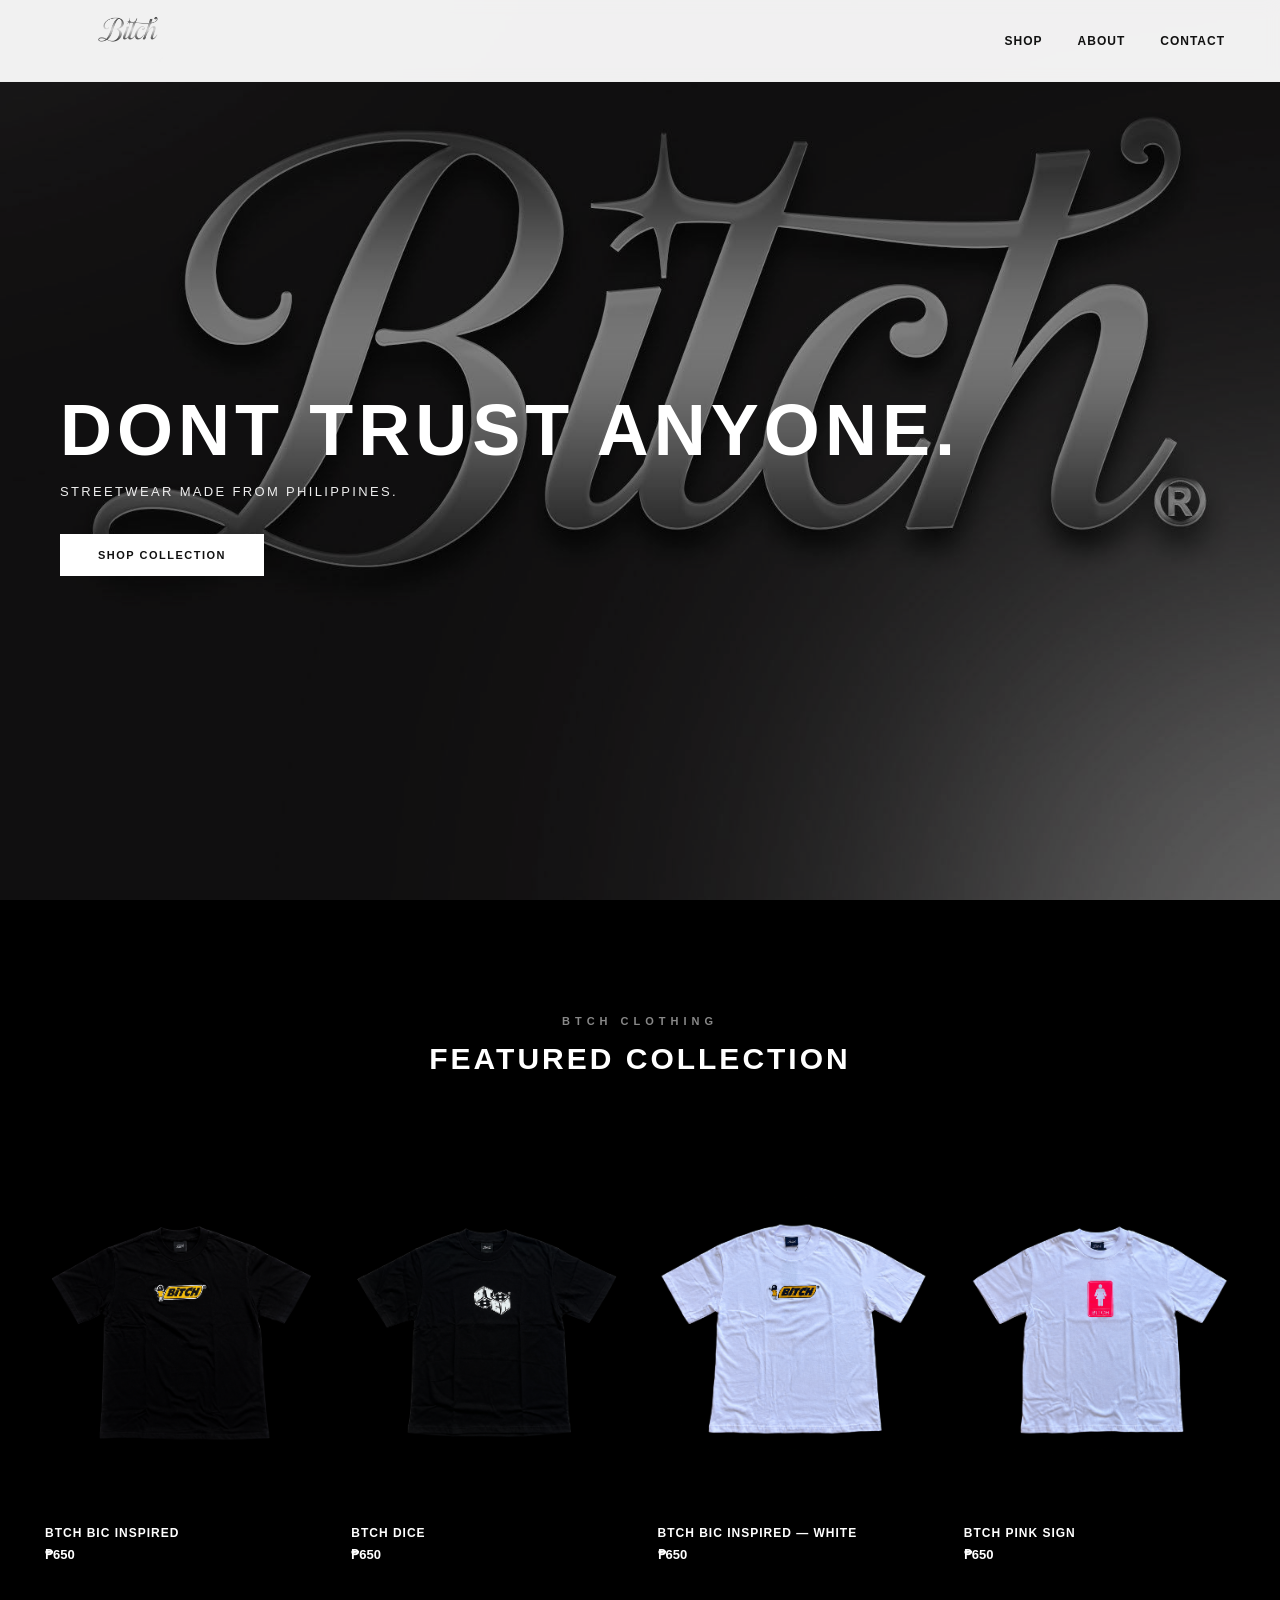
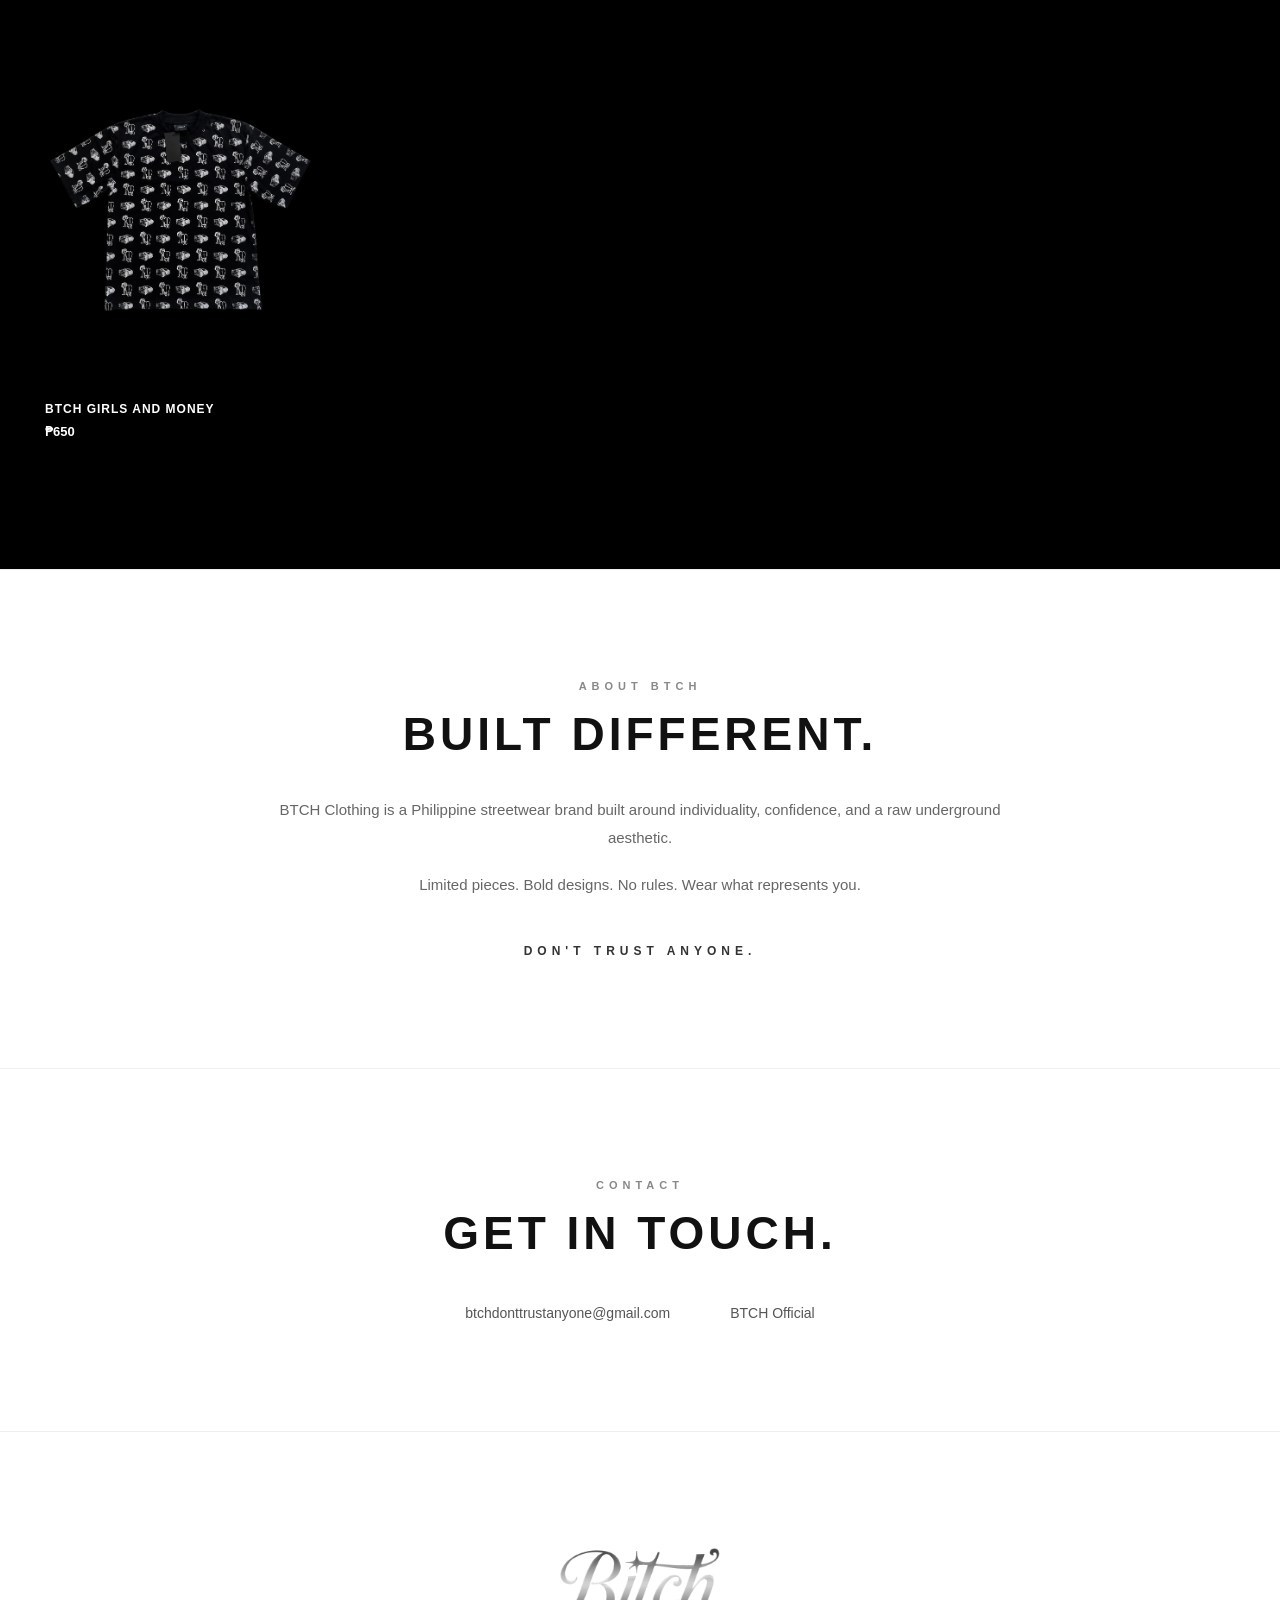
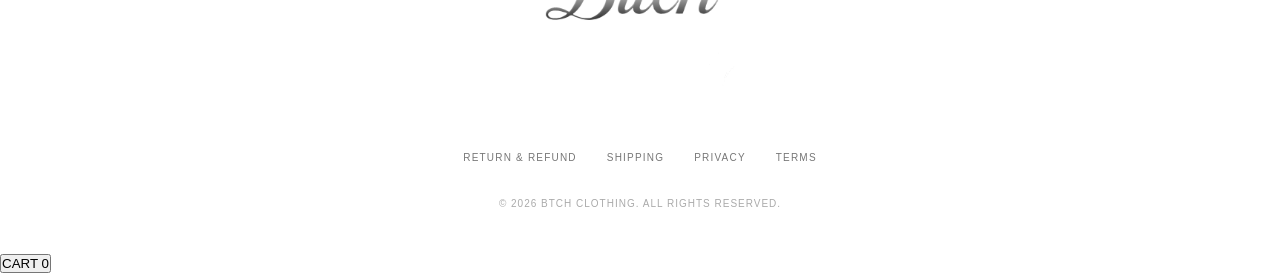
==== commit 78f603e4: "Add new BTCH product collection" ====
--- a/index.html
+++ b/index.html
@@ -93,80 +93,134 @@
     </div>
 
 
-    <!-- Shopify products will load here -->
+    <!-- ================= PRODUCTS ================= -->
 
     <div class="products-grid">
 
+      <!-- PRODUCT 1 -->
+
       <div class="product-card">
-        <img src="product1.jpg" alt="BTCH Clothing Product">
-        <h3>BTCH PRODUCT</h3>
-        <p>₱550</p>
-      </div>
+
+        <div class="product-image">
+
+          <img
+            src="new-bic-black.jpg"
+            alt="BTCH BIC INSPIRED"
+          >
+
+        </div>
+
+        <h3>
+          BTCH BIC INSPIRED
+        </h3>
+
+        <p>
+          ₱650
+        </p>
+
+      </div>
+
+
+      <!-- PRODUCT 2 -->
 
       <div class="product-card">
-        <img src="product2.jpg" alt="BTCH Clothing Product">
-        <h3>BTCH PRODUCT</h3>
-        <p>₱550</p>
-      </div>
+
+        <div class="product-image dice-product">
+
+          <img
+            src="new-dice-front.jpg"
+            alt="BTCH DICE Front"
+            class="dice-front"
+          >
+
+          <img
+            src="new-dice-back.jpg"
+            alt="BTCH DICE Back"
+            class="dice-back"
+          >
+
+        </div>
+
+        <h3>
+          BTCH DICE
+        </h3>
+
+        <p>
+          ₱650
+        </p>
+
+      </div>
+
+
+      <!-- PRODUCT 3 -->
 
       <div class="product-card">
-        <img src="product3.jpg" alt="BTCH Clothing Product">
-        <h3>BTCH PRODUCT</h3>
-        <p>₱550</p>
-      </div>
+
+        <div class="product-image">
+
+          <img
+            src="new-bic-white.jpg"
+            alt="BTCH BIC INSPIRED White"
+          >
+
+        </div>
+
+        <h3>
+          BTCH BIC INSPIRED — WHITE
+        </h3>
+
+        <p>
+          ₱650
+        </p>
+
+      </div>
+
+
+      <!-- PRODUCT 4 -->
 
       <div class="product-card">
-        <img src="product4.jpg" alt="BTCH Clothing Product">
-        <h3>BTCH PRODUCT</h3>
-        <p>₱550</p>
-      </div>
+
+        <div class="product-image">
+
+          <img
+            src="new-pink-sign.jpg"
+            alt="BTCH PINK SIGN"
+          >
+
+        </div>
+
+        <h3>
+          BTCH PINK SIGN
+        </h3>
+
+        <p>
+          ₱650
+        </p>
+
+      </div>
+
+
+      <!-- PRODUCT 5 -->
 
       <div class="product-card">
-        <img src="product5.jpg" alt="BTCH Clothing Product">
-        <h3>BTCH PRODUCT</h3>
-        <p>₱550</p>
-      </div>
-
-      <div class="product-card">
-        <img src="product6.jpg" alt="BTCH Clothing Product">
-        <h3>BTCH PRODUCT</h3>
-        <p>₱550</p>
-      </div>
-
-      <div class="product-card">
-        <img src="product7.jpg" alt="BTCH Clothing Product">
-        <h3>BTCH PRODUCT</h3>
-        <p>₱550</p>
-      </div>
-
-      <div class="product-card">
-        <img src="product8.jpg" alt="BTCH Clothing Product">
-        <h3>BTCH PRODUCT</h3>
-        <p>₱550</p>
-      </div>
-
-      <div class="product-card">
-        <img src="product9.jpg" alt="BTCH Clothing Product">
-        <h3>BTCH PRODUCT</h3>
-        <p>₱550</p>
-      </div>
-
-      <div class="product-card">
-        <img src="product10.jpg" alt="BTCH Clothing Product">
-        <h3>BTCH PRODUCT</h3>
-        <p>₱550</p>
-      </div>
-
-      <div class="product-card">
-        <img src="product11.jpg" alt="BTCH Clothing Product">
-        <h3>BTCH PRODUCT</h3>
-        <p>₱550</p>
-      </div>
-
-      <div class="product-card">
-        <img src="product12.jpg" alt="BTCH Clothing Product">
-        <h3>BTCH PRODUCT</h3>
-        <p>₱550</p>
+
+        <div class="product-image">
+
+          <img
+            src="new-girls-money.jpg"
+            alt="BTCH GIRLS AND MONEY"
+          >
+
+        </div>
+
+        <h3>
+          BTCH GIRLS AND MONEY
+        </h3>
+
+        <p>
+          ₱650
+        </p>
+
       </div>
 
     </div>
--- a/style.css
+++ b/style.css
@@ -14,19 +14,19 @@
   padding: 0;
 }
 
+
 html {
   width: 100%;
   scroll-behavior: smooth;
   scroll-padding-top: 90px;
 }
 
+
 body {
   width: 100%;
   overflow-x: hidden;
-
   background: #ffffff;
   color: #111111;
-
   font-family: Arial, Helvetica, sans-serif;
 }
 
@@ -37,25 +37,17 @@
 
 header {
   position: fixed;
-
   top: 0;
   left: 0;
-
   width: 100%;
   height: 82px;
-
   padding: 10px 55px;
-
   display: flex;
   align-items: center;
   justify-content: space-between;
-
   background: rgba(255, 255, 255, 0.94);
-
   border-bottom: 1px solid #eeeeee;
-
   z-index: 10000;
-
   backdrop-filter: blur(8px);
 }
 
@@ -65,21 +57,17 @@
 .logo {
   width: 150px;
   height: 65px;
-
   display: flex;
   align-items: center;
-
   text-decoration: none;
 }
+
 
 .logo img {
   width: 150px;
   height: auto;
-
   max-height: 65px;
-
   display: block;
-
   object-fit: contain;
 }
 
@@ -89,26 +77,21 @@
 header nav {
   display: flex;
   align-items: center;
-
   gap: 35px;
-
   position: relative;
   z-index: 10001;
 }
 
+
 header nav a {
   color: #111111;
-
   text-decoration: none;
-
   font-size: 12px;
-
   font-weight: 600;
-
   letter-spacing: 1px;
-
   transition: opacity 0.2s ease;
 }
+
 
 header nav a:hover {
   opacity: 0.5;
@@ -121,29 +104,23 @@
 
 .hero {
   position: relative;
+  min-height: 100vh;
+  padding: 170px 60px 100px;
+
+  display: flex;
+  align-items: center;
+
+  background-image: url("hero.jpg");
 
   /*
-     Increased from 90vh to 100vh so more
-     of the original hero photo is visible.
+     FULL-WIDTH HERO
+     Keep hero image positioning unchanged.
   */
-  min-height: 100vh;
-
-  padding: 170px 60px 100px;
-
-  display: flex;
-  align-items: center;
-
-  background-image: url("hero.jpg");
-
-  /*
-     Keep the full width filled while keeping
-     the top of the original photo visible.
-  */
+
   background-size: cover;
-
   background-repeat: no-repeat;
-
-  background-position: center top;
+  background-position: center -300px;
+  background-color: #111111;
 
   color: #ffffff;
 }
@@ -153,13 +130,9 @@
 
 .hero-overlay {
   position: absolute;
-
   inset: 0;
-
   background: rgba(0, 0, 0, 0.42);
-
   z-index: 0;
-
   pointer-events: none;
 }
 
@@ -168,9 +141,7 @@
 
 .hero-content {
   position: relative;
-
   z-index: 2;
-
   max-width: 950px;
 }
 
@@ -179,13 +150,9 @@
 
 .hero h1 {
   font-size: 4.5rem;
-
   line-height: 1;
-
   font-weight: 800;
-
   letter-spacing: 0.07em;
-
   color: #ffffff;
 }
 
@@ -194,11 +161,8 @@
 
 .hero p {
   margin-top: 18px;
-
   font-size: 13px;
-
   letter-spacing: 0.18em;
-
   color: #eeeeee;
 }
 
@@ -207,21 +171,13 @@
 
 .hero-shop-button {
   display: inline-block;
-
   margin-top: 35px;
-
   padding: 15px 38px;
-
   background: #ffffff;
-
-  color: #111111;
-
+  color: #111111;
   text-decoration: none;
-
   font-size: 11px;
-
   font-weight: 700;
-
   letter-spacing: 1.5px;
 
   transition:
@@ -229,11 +185,10 @@
     transform 0.2s ease;
 }
 
+
 .hero-shop-button:hover {
   background: #111111;
-
   color: #ffffff;
-
   transform: translateY(-2px);
 }
 
@@ -244,16 +199,14 @@
 
 .shop-section {
   width: 100%;
-
   max-width: 1500px;
-
   margin: 0 auto;
 
   padding: 115px 45px 130px;
 
-  background: #ffffff;
-
-  color: #111111;
+  /* BLACK PRODUCT SECTION */
+  background: #000000;
+  color: #ffffff;
 }
 
 
@@ -261,30 +214,24 @@
 
 .section-header {
   text-align: center;
-
   margin-bottom: 70px;
 }
+
 
 .section-label {
   margin-bottom: 15px;
-
   font-size: 11px;
-
   font-weight: 700;
-
   letter-spacing: 5px;
-
-  color: #999999;
-}
+  color: #888888;
+}
+
 
 .shop-section h2 {
   font-size: 30px;
-
   font-weight: 800;
-
   letter-spacing: 3px;
-
-  color: #111111;
+  color: #ffffff;
 }
 
 
@@ -294,9 +241,7 @@
 
 .products-grid {
   display: grid;
-
   grid-template-columns: repeat(4, 1fr);
-
   gap: 60px 35px;
 }
 
@@ -306,9 +251,9 @@
 .product-card {
   text-align: left;
 
-  background: #ffffff;
-
-  color: #111111;
+  /* BLACK CARD */
+  background: #000000;
+  color: #ffffff;
 }
 
 
@@ -316,23 +261,22 @@
 
 .product-image {
   width: 100%;
-
   aspect-ratio: 3 / 4;
 
-  background: #ffffff;
+  /* BLACK IMAGE AREA */
+  background: #000000;
 
   overflow: hidden;
-
   position: relative;
 }
 
+
+/* PRODUCT IMAGES */
+
 .product-image img {
   width: 100%;
-
   height: 100%;
-
   display: block;
-
   object-fit: contain;
 
   transition:
@@ -345,14 +289,11 @@
 
 .product-card > img {
   width: 100%;
-
   aspect-ratio: 3 / 4;
-
   display: block;
-
   object-fit: contain;
 
-  background: #ffffff;
+  background: #000000;
 
   transition:
     transform 0.4s ease,
@@ -365,8 +306,49 @@
 .product-card:hover .product-image img,
 .product-card:hover > img {
   transform: scale(1.025);
-
   opacity: 0.92;
+}
+
+
+/* =====================================================
+   DICE FRONT / BACK
+===================================================== */
+
+.dice-product .dice-front,
+.dice-product .dice-back {
+  position: absolute;
+  inset: 0;
+  width: 100%;
+  height: 100%;
+  object-fit: contain;
+
+  transition:
+    opacity 0.35s ease,
+    transform 0.4s ease;
+}
+
+
+.dice-product .dice-front {
+  opacity: 1;
+  z-index: 2;
+}
+
+
+.dice-product .dice-back {
+  opacity: 0;
+  z-index: 1;
+}
+
+
+/* SHOW BACK WHEN HOVERING */
+
+.dice-product:hover .dice-front {
+  opacity: 0;
+}
+
+
+.dice-product:hover .dice-back {
+  opacity: 1;
 }
 
 
@@ -374,16 +356,13 @@
 
 .product-card h3 {
   margin-top: 17px;
-
   font-size: 12px;
-
   line-height: 1.4;
-
   letter-spacing: 1px;
-
   font-weight: 600;
 
-  color: #222222;
+  /* WHITE */
+  color: #ffffff;
 }
 
 
@@ -391,12 +370,11 @@
 
 .product-card p {
   margin-top: 6px;
-
   font-size: 13px;
-
   font-weight: 600;
 
-  color: #777777;
+  /* WHITE */
+  color: #ffffff;
 }
 
 
@@ -406,59 +384,42 @@
 
 .about-section {
   width: 100%;
-
-  /*
-     Reduced from 150px so there isn't
-     too much empty space.
-  */
   padding: 110px 30px;
-
   background: #ffffff;
-
-  color: #111111;
-
+  color: #111111;
   text-align: center;
-
   border-top: 1px solid #eeeeee;
 }
+
 
 .about-content {
   max-width: 780px;
-
   margin: 0 auto;
 }
+
 
 .about-section h2 {
   margin-bottom: 35px;
-
   font-size: 46px;
-
   font-weight: 800;
-
   letter-spacing: 4px;
-
-  color: #111111;
-}
+  color: #111111;
+}
+
 
 .about-section p:not(.section-label):not(.about-tagline) {
   margin-bottom: 18px;
-
   font-size: 15px;
-
   line-height: 1.9;
-
   color: #666666;
 }
+
 
 .about-tagline {
   margin-top: 45px;
-
   font-size: 12px;
-
   font-weight: 700;
-
   letter-spacing: 5px;
-
   color: #333333;
 }
 
@@ -469,36 +430,25 @@
 
 .contact-section {
   width: 100%;
-
-  /*
-     Reduced from 150px.
-  */
   padding: 110px 30px;
-
   background: #ffffff;
-
-  color: #111111;
-
+  color: #111111;
   text-align: center;
-
   border-top: 1px solid #eeeeee;
 }
+
 
 .contact-content {
   max-width: 850px;
-
   margin: 0 auto;
 }
+
 
 .contact-section h2 {
   margin-bottom: 35px;
-
   font-size: 46px;
-
   font-weight: 800;
-
   letter-spacing: 4px;
-
   color: #111111;
 }
 
@@ -507,27 +457,21 @@
 
 .contact-links {
   margin-top: 45px;
-
-  display: flex;
-
+  display: flex;
   justify-content: center;
-
   align-items: center;
-
   gap: 60px;
-
   flex-wrap: wrap;
 }
+
 
 .contact-links a {
   color: #555555;
-
   text-decoration: none;
-
   font-size: 14px;
-
   transition: color 0.2s ease;
 }
+
 
 .contact-links a:hover {
   color: #000000;
@@ -538,29 +482,15 @@
    CART
 ===================================================== */
 
-
-/*
-   CART STARTS HIDDEN
-*/
-
 .cart-overlay {
   position: fixed;
-
   inset: 0;
-
   background: rgba(0, 0, 0, 0.65);
-
   z-index: 99999;
-
   display: none;
-
   justify-content: flex-end;
 }
 
-
-/*
-   JavaScript can add .active
-*/
 
 .cart-overlay.active {
   display: flex;
@@ -571,19 +501,12 @@
 
 .cart-container {
   width: 420px;
-
   max-width: 90%;
-
   height: 100%;
-
   padding: 30px;
-
   overflow-y: auto;
-
   background: #ffffff;
-
-  color: #111111;
-
+  color: #111111;
   box-shadow:
     -10px 0 30px rgba(0, 0, 0, 0.3);
 }
@@ -593,31 +516,24 @@
 
 .cart-header {
   display: flex;
-
   align-items: center;
-
   justify-content: space-between;
-
   margin-bottom: 30px;
 }
+
 
 .cart-header h2 {
   font-size: 24px;
-
   letter-spacing: 2px;
 }
+
 
 #close-cart {
   border: none;
-
   background: none;
-
   font-size: 28px;
-
   line-height: 1;
-
   cursor: pointer;
-
   color: #111111;
 }
 
@@ -626,39 +542,34 @@
 
 .cart-item {
   display: flex;
-
   align-items: center;
-
   gap: 15px;
-
   padding: 20px 0;
-
   border-bottom: 1px solid #dddddd;
 }
+
 
 .cart-item img {
   width: 80px !important;
-
   height: 100px !important;
-
   object-fit: contain;
-
   flex-shrink: 0;
 }
+
 
 .cart-item-info {
   flex: 1;
 }
 
+
 .cart-item-info h3 {
   font-size: 13px;
-
   margin-bottom: 8px;
 }
+
 
 .cart-item-info p {
   font-size: 13px;
-
   margin-bottom: 10px;
 }
 
@@ -667,23 +578,17 @@
 
 .quantity-controls {
   display: flex;
-
   align-items: center;
-
   gap: 12px;
-
   margin-bottom: 8px;
 }
+
 
 .quantity-controls button {
   width: 28px;
-
   height: 28px;
-
   border: 1px solid #111111;
-
   background: #ffffff;
-
   cursor: pointer;
 }
 
@@ -692,13 +597,9 @@
 
 .remove-item {
   border: none;
-
   background: none;
-
   font-size: 10px;
-
   text-decoration: underline;
-
   cursor: pointer;
 }
 
@@ -714,19 +615,17 @@
 
 .cart-total {
   display: flex;
-
   justify-content: space-between;
-
   align-items: center;
-
   margin-bottom: 20px;
 }
+
 
 .cart-total span {
   font-size: 12px;
-
   letter-spacing: 2px;
 }
+
 
 .cart-total strong {
   font-size: 18px;
@@ -737,21 +636,15 @@
 
 #checkout-button {
   width: 100%;
-
   padding: 15px;
-
   border: none;
-
   background: #111111;
-
   color: #ffffff;
-
   font-weight: 700;
-
   cursor: pointer;
-
   letter-spacing: 1px;
 }
+
 
 #checkout-button:hover {
   opacity: 0.8;
@@ -764,15 +657,10 @@
 
 footer {
   width: 100%;
-
   padding: 90px 30px 45px;
-
   background: #ffffff;
-
-  color: #111111;
-
+  color: #111111;
   text-align: center;
-
   border-top: 1px solid #eeeeee;
 }
 
@@ -783,17 +671,13 @@
   margin-bottom: 40px;
 }
 
+
 .footer-logo img {
   width: 190px;
-
   max-width: 70%;
-
   height: auto;
-
   display: block;
-
   margin: 0 auto;
-
   object-fit: contain;
 }
 
@@ -802,25 +686,20 @@
 
 .footer-links {
   display: flex;
-
   justify-content: center;
-
   flex-wrap: wrap;
-
   gap: 30px;
 }
+
 
 .footer-links a {
   color: #777777;
-
   text-decoration: none;
-
   font-size: 10px;
-
   letter-spacing: 1.2px;
-
   transition: color 0.2s ease;
 }
+
 
 .footer-links a:hover {
   color: #111111;
@@ -831,11 +710,8 @@
 
 .copyright {
   margin-top: 35px;
-
   font-size: 10px;
-
   letter-spacing: 1px;
-
   color: #aaaaaa;
 }
 
@@ -861,7 +737,6 @@
 
   header {
     height: 68px;
-
     padding: 9px 25px;
   }
 
@@ -870,13 +745,12 @@
 
   .logo {
     width: 100px;
-
     height: 45px;
   }
+
 
   .logo img {
     width: 100px;
-
     max-height: 45px;
   }
 
@@ -887,6 +761,7 @@
     gap: 18px;
   }
 
+
   header nav a {
     font-size: 10px;
   }
@@ -896,25 +771,23 @@
 
   .hero {
     min-height: 90vh;
-
     padding: 130px 30px 80px;
 
-    /*
-       Keep the top of the photo visible
-       on mobile too.
-    */
-    background-position: center top;
-  }
+    background-size: cover;
+
+    /* KEEP HERO POSITION */
+    background-position: center -220px;
+  }
+
 
   .hero h1 {
     font-size: 3rem;
-
     line-height: 1.05;
   }
+
 
   .hero p {
     font-size: 10px;
-
     letter-spacing: 0.12em;
   }
 
@@ -923,25 +796,40 @@
 
   .shop-section {
     padding: 90px 25px 100px;
-  }
+    background: #000000;
+  }
+
 
   .products-grid {
     grid-template-columns: repeat(2, 1fr);
-
     gap: 45px 18px;
   }
+
 
   .shop-section h2 {
     font-size: 26px;
   }
 
 
+  /* PRODUCT TEXT */
+
+  .product-card h3 {
+    font-size: 11px;
+  }
+
+
+  .product-card p {
+    font-size: 12px;
+  }
+
+
   /* ABOUT */
 
   .about-section {
     padding: 90px 25px;
   }
 
+
   .about-section h2 {
     font-size: 32px;
   }
@@ -953,13 +841,14 @@
     padding: 90px 25px;
   }
 
+
   .contact-section h2 {
     font-size: 32px;
   }
 
+
   .contact-links {
     flex-direction: column;
-
     gap: 25px;
   }
 
@@ -988,13 +877,12 @@
 
   .logo {
     width: 80px;
-
     height: 38px;
   }
+
 
   .logo img {
     width: 80px;
-
     max-height: 38px;
   }
 
@@ -1005,6 +893,7 @@
     gap: 10px;
   }
 
+
   header nav a {
     font-size: 9px;
   }
@@ -1014,25 +903,28 @@
 
   .hero {
     padding-left: 20px;
-
     padding-right: 20px;
-
     min-height: 85vh;
 
-    background-position: center top;
-  }
+    background-size: cover;
+
+    /* KEEP HERO POSITION */
+    background-position: center -180px;
+  }
+
 
   .hero h1 {
     font-size: 2rem;
   }
 
+
   .hero p {
     font-size: 9px;
   }
 
+
   .hero-shop-button {
     padding: 13px 24px;
-
     font-size: 10px;
   }
 
@@ -1040,15 +932,27 @@
   /* PRODUCTS */
 
   .products-grid {
-    grid-template-columns: 1fr;
-
-    gap: 50px;
-  }
+    /* TWO PRODUCTS PER ROW ON PHONES */
+    grid-template-columns: repeat(2, 1fr);
+    gap: 40px 14px;
+  }
+
 
   .shop-section {
-    padding-left: 20px;
-
-    padding-right: 20px;
+    padding-left: 15px;
+    padding-right: 15px;
+    background: #000000;
+  }
+
+
+  .product-card h3 {
+    font-size: 9px;
+    letter-spacing: 0.6px;
+  }
+
+
+  .product-card p {
+    font-size: 11px;
   }
 
 
@@ -1058,9 +962,9 @@
     padding: 65px 20px 35px;
   }
 
+
   .footer-links {
     flex-direction: column;
-
     gap: 18px;
   }
 
@@ -1069,7 +973,6 @@
 
   .cart-container {
     width: 100%;
-
     max-width: 100%;
   }
 
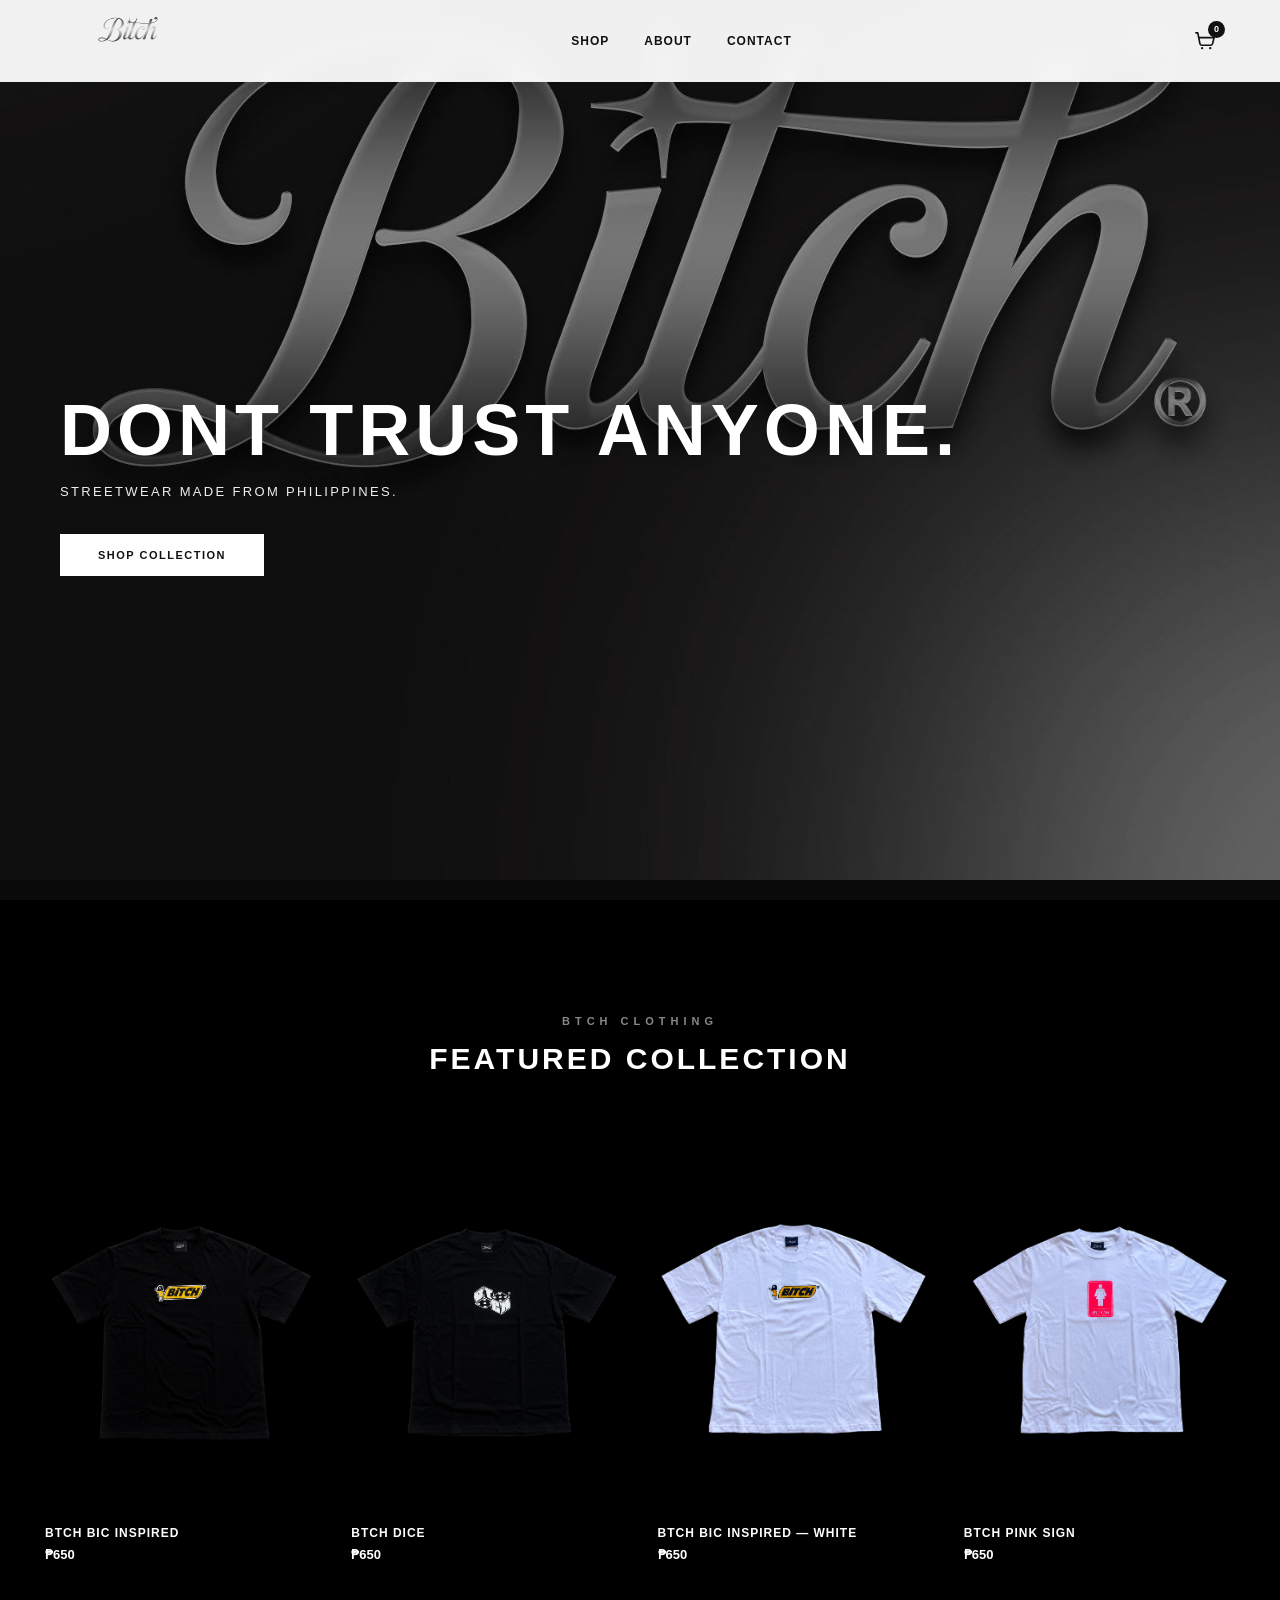
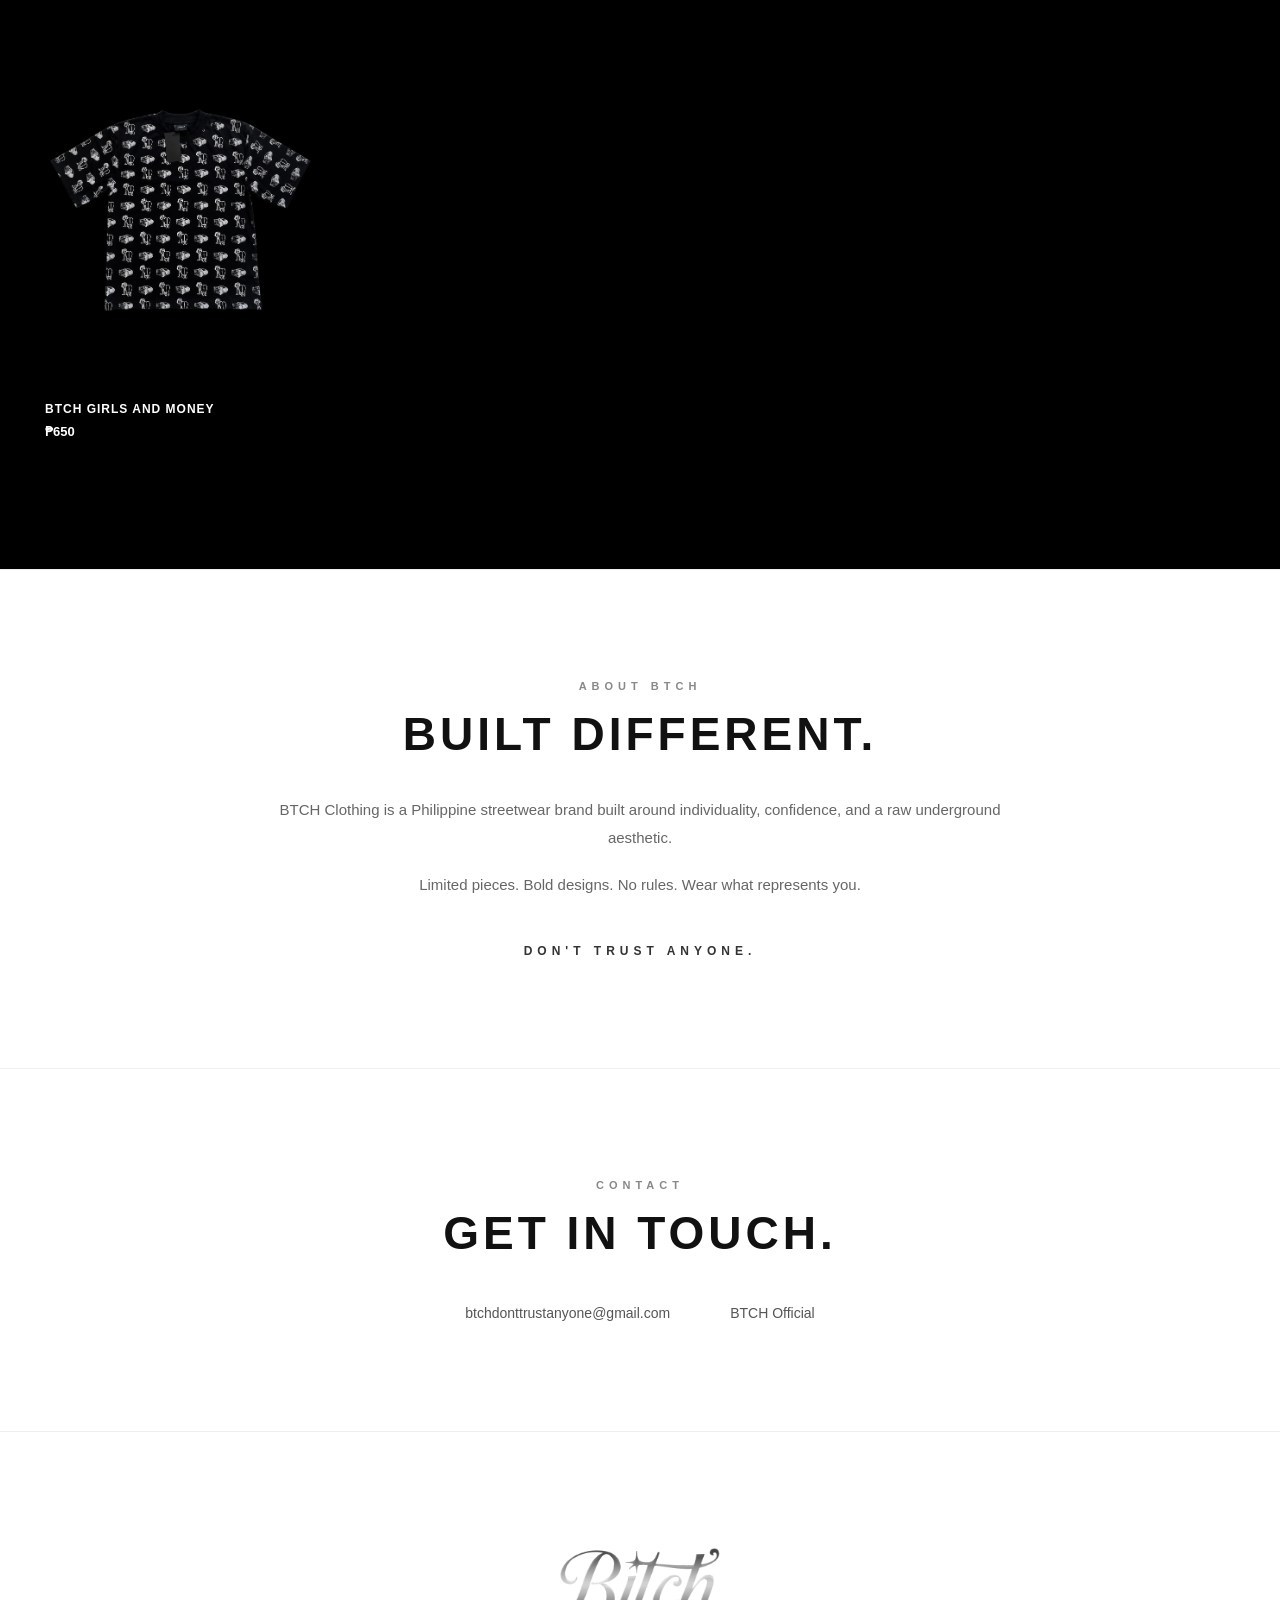
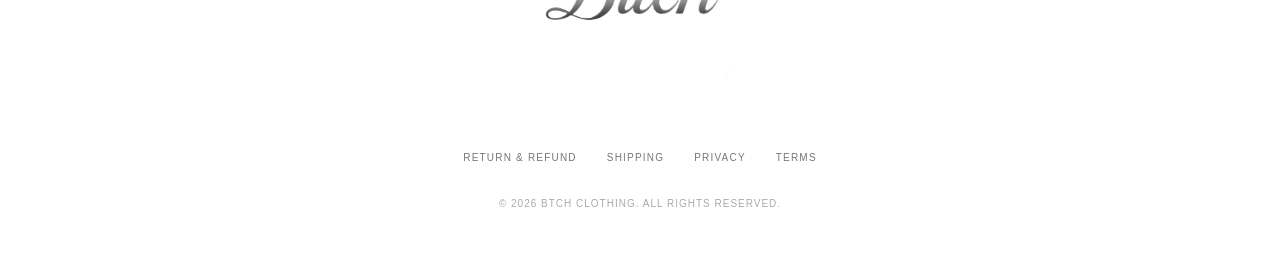
==== commit 3157e12e: "Add shopping cart icon" ====
--- a/index.html
+++ b/index.html
@@ -3,7 +3,10 @@
 <head>
   <meta charset="UTF-8">
 
-  <meta name="viewport" content="width=device-width, initial-scale=1.0">
+  <meta
+    name="viewport"
+    content="width=device-width, initial-scale=1.0"
+  >
 
   <title>BTCH Clothing — Philippine Streetwear</title>
 
@@ -17,41 +20,127 @@
     content="BTCH Clothing, Philippine streetwear, streetwear Philippines, BTCH"
   >
 
-  <meta name="author" content="BTCH Clothing">
+  <meta
+    name="author"
+    content="BTCH Clothing"
+  >
 
   <!-- Social Preview -->
-  <meta property="og:title" content="BTCH Clothing — Philippine Streetwear">
+  <meta
+    property="og:title"
+    content="BTCH Clothing — Philippine Streetwear"
+  >
 
   <meta
     property="og:description"
     content="Streetwear made from Philippines."
   >
 
-  <meta property="og:image" content="logo2.png.png">
+  <meta
+    property="og:image"
+    content="logo2.png.png"
+  >
 
   <!-- Favicon -->
-  <link rel="icon" type="image/png" href="logo2.png.png">
+  <link
+    rel="icon"
+    type="image/png"
+    href="logo2.png.png"
+  >
 
   <!-- CSS -->
-  <link rel="stylesheet" href="style.css">
+  <link
+    rel="stylesheet"
+    href="style.css"
+  >
 </head>
 
 <body>
 
+
   <!-- ================= HEADER ================= -->
 
   <header>
 
+    <!-- BTCH LOGO -->
+
     <a href="#" class="logo">
-      <img src="logo2.png.png" alt="BTCH Clothing">
+
+      <img
+        src="logo2.png.png"
+        alt="BTCH Clothing"
+      >
+
     </a>
 
+
+    <!-- NAVIGATION -->
+
     <nav>
-      <a href="#products">SHOP</a>
-      <a href="#about">ABOUT</a>
-      <a href="#contact">CONTACT</a>
+
+      <a href="#products">
+        SHOP
+      </a>
+
+      <a href="#about">
+        ABOUT
+      </a>
+
+      <a href="#contact">
+        CONTACT
+      </a>
+
     </nav>
 
+
+    <!-- ================= CART ICON ================= -->
+
+    <button
+      class="cart-button"
+      type="button"
+      aria-label="Open cart"
+    >
+
+      <svg
+        class="cart-icon"
+        viewBox="0 0 24 24"
+        fill="none"
+        xmlns="http://www.w3.org/2000/svg"
+      >
+
+        <path
+          d="M3 4H5L7.2 15.2C7.4 16.2 8.3 17 9.4 17H18.2C19.2 17 20.1 16.3 20.4 15.4L22 9H6"
+          stroke="currentColor"
+          stroke-width="1.7"
+          stroke-linecap="round"
+          stroke-linejoin="round"
+        />
+
+        <circle
+          cx="9.5"
+          cy="20"
+          r="1.2"
+          fill="currentColor"
+        />
+
+        <circle
+          cx="18"
+          cy="20"
+          r="1.2"
+          fill="currentColor"
+        />
+
+      </svg>
+
+
+      <!-- NUMBER OF ITEMS -->
+
+      <span class="cart-count">
+        0
+      </span>
+
+    </button>
+
   </header>
 
 
@@ -63,11 +152,18 @@
 
     <div class="hero-content">
 
-      <h1>DONT TRUST ANYONE.</h1>
-
-      <p>STREETWEAR MADE FROM PHILIPPINES.</p>
-
-      <a href="#products" class="hero-shop-button">
+      <h1>
+        DONT TRUST ANYONE.
+      </h1>
+
+      <p>
+        STREETWEAR MADE FROM PHILIPPINES.
+      </p>
+
+      <a
+        href="#products"
+        class="hero-shop-button"
+      >
         SHOP COLLECTION
       </a>
 
@@ -78,7 +174,10 @@
 
   <!-- ================= SHOP ================= -->
 
-  <section id="products" class="shop-section">
+  <section
+    id="products"
+    class="shop-section"
+  >
 
     <div class="section-header">
 
@@ -96,6 +195,7 @@
     <!-- ================= PRODUCTS ================= -->
 
     <div class="products-grid">
+
 
       <!-- PRODUCT 1 -->
 
@@ -230,7 +330,10 @@
 
   <!-- ================= ABOUT ================= -->
 
-  <section id="about" class="about-section">
+  <section
+    id="about"
+    class="about-section"
+  >
 
     <div class="about-content">
 
@@ -263,7 +366,10 @@
 
   <!-- ================= CONTACT ================= -->
 
-  <section id="contact" class="contact-section">
+  <section
+    id="contact"
+    class="contact-section"
+  >
 
     <div class="contact-content">
 
@@ -356,9 +462,15 @@
 
   <!-- ================= CART ================= -->
 
-  <div id="cart-overlay" class="cart-overlay">
+  <div
+    id="cart-overlay"
+    class="cart-overlay"
+  >
 
     <div class="cart-container">
+
+
+      <!-- CART HEADER -->
 
       <div class="cart-header">
 
@@ -366,17 +478,27 @@
           YOUR CART
         </h2>
 
-        <button id="close-cart">
+        <button
+          id="close-cart"
+          type="button"
+          aria-label="Close cart"
+        >
           ×
         </button>
 
       </div>
 
 
+      <!-- CART ITEMS -->
+
       <div id="cart-items">
+
         <!-- Cart items appear here -->
-      </div>
-
+
+      </div>
+
+
+      <!-- CART FOOTER -->
 
       <div class="cart-footer">
 
@@ -393,7 +515,10 @@
         </div>
 
 
-        <button id="checkout-button">
+        <button
+          id="checkout-button"
+          type="button"
+        >
           CHECKOUT
         </button>
 
--- a/style.css
+++ b/style.css
@@ -2,7 +2,6 @@
    BTCH CLOTHING
    CLEAN WHITE / BLACK STREETWEAR
 ===================================================== */
-
 
 /* =========================
    RESET
@@ -14,22 +13,19 @@
   padding: 0;
 }
 
-
 html {
   width: 100%;
   scroll-behavior: smooth;
   scroll-padding-top: 90px;
 }
 
-
 body {
   width: 100%;
   overflow-x: hidden;
-  background: #ffffff;
+  background: #000000;
   color: #111111;
   font-family: Arial, Helvetica, sans-serif;
 }
-
 
 /* =====================================================
    HEADER
@@ -51,7 +47,6 @@
   backdrop-filter: blur(8px);
 }
 
-
 /* LOGO */
 
 .logo {
@@ -61,7 +56,6 @@
   align-items: center;
   text-decoration: none;
 }
-
 
 .logo img {
   width: 150px;
@@ -71,7 +65,6 @@
   object-fit: contain;
 }
 
-
 /* NAVIGATION */
 
 header nav {
@@ -81,7 +74,6 @@
   position: relative;
   z-index: 10001;
 }
-
 
 header nav a {
   color: #111111;
@@ -92,11 +84,9 @@
   transition: opacity 0.2s ease;
 }
 
-
 header nav a:hover {
   opacity: 0.5;
 }
-
 
 /* =====================================================
    HERO
@@ -119,12 +109,11 @@
 
   background-size: cover;
   background-repeat: no-repeat;
-  background-position: center -300px;
+  background-position: center -400px;
   background-color: #111111;
 
   color: #ffffff;
 }
-
 
 /* HERO OVERLAY */
 
@@ -136,7 +125,6 @@
   pointer-events: none;
 }
 
-
 /* HERO CONTENT */
 
 .hero-content {
@@ -144,7 +132,6 @@
   z-index: 2;
   max-width: 950px;
 }
-
 
 /* HERO TITLE */
 
@@ -156,7 +143,6 @@
   color: #ffffff;
 }
 
-
 /* HERO DESCRIPTION */
 
 .hero p {
@@ -166,7 +152,6 @@
   color: #eeeeee;
 }
 
-
 /* HERO BUTTON */
 
 .hero-shop-button {
@@ -185,22 +170,20 @@
     transform 0.2s ease;
 }
 
-
 .hero-shop-button:hover {
   background: #111111;
   color: #ffffff;
   transform: translateY(-2px);
 }
 
-
 /* =====================================================
    SHOP
 ===================================================== */
 
 .shop-section {
   width: 100%;
-  max-width: 1500px;
-  margin: 0 auto;
+  max-width: none;
+  margin: 0;
 
   padding: 115px 45px 130px;
 
@@ -209,14 +192,12 @@
   color: #ffffff;
 }
 
-
 /* SECTION HEADER */
 
 .section-header {
   text-align: center;
   margin-bottom: 70px;
 }
-
 
 .section-label {
   margin-bottom: 15px;
@@ -226,7 +207,6 @@
   color: #888888;
 }
 
-
 .shop-section h2 {
   font-size: 30px;
   font-weight: 800;
@@ -234,7 +214,6 @@
   color: #ffffff;
 }
 
-
 /* =====================================================
    PRODUCTS
 ===================================================== */
@@ -245,7 +224,6 @@
   gap: 60px 35px;
 }
 
-
 /* PRODUCT CARD */
 
 .product-card {
@@ -256,7 +234,6 @@
   color: #ffffff;
 }
 
-
 /* PRODUCT IMAGE WRAPPER */
 
 .product-image {
@@ -269,7 +246,6 @@
   overflow: hidden;
   position: relative;
 }
-
 
 /* PRODUCT IMAGES */
 
@@ -284,7 +260,6 @@
     opacity 0.3s ease;
 }
 
-
 /* DIRECT PRODUCT IMAGE */
 
 .product-card > img {
@@ -299,7 +274,6 @@
     transform 0.4s ease,
     opacity 0.3s ease;
 }
-
 
 /* PRODUCT HOVER */
 
@@ -309,7 +283,6 @@
   opacity: 0.92;
 }
 
-
 /* =====================================================
    DICE FRONT / BACK
 ===================================================== */
@@ -327,30 +300,25 @@
     transform 0.4s ease;
 }
 
-
 .dice-product .dice-front {
   opacity: 1;
   z-index: 2;
 }
 
-
 .dice-product .dice-back {
   opacity: 0;
   z-index: 1;
 }
 
-
 /* SHOW BACK WHEN HOVERING */
 
 .dice-product:hover .dice-front {
   opacity: 0;
 }
 
-
 .dice-product:hover .dice-back {
   opacity: 1;
 }
-
 
 /* PRODUCT NAME */
 
@@ -365,7 +333,6 @@
   color: #ffffff;
 }
 
-
 /* PRICE */
 
 .product-card p {
@@ -377,7 +344,6 @@
   color: #ffffff;
 }
 
-
 /* =====================================================
    ABOUT
 ===================================================== */
@@ -390,13 +356,11 @@
   text-align: center;
   border-top: 1px solid #eeeeee;
 }
-
 
 .about-content {
   max-width: 780px;
   margin: 0 auto;
 }
-
 
 .about-section h2 {
   margin-bottom: 35px;
@@ -406,14 +370,12 @@
   color: #111111;
 }
 
-
 .about-section p:not(.section-label):not(.about-tagline) {
   margin-bottom: 18px;
   font-size: 15px;
   line-height: 1.9;
   color: #666666;
 }
-
 
 .about-tagline {
   margin-top: 45px;
@@ -423,7 +385,6 @@
   color: #333333;
 }
 
-
 /* =====================================================
    CONTACT
 ===================================================== */
@@ -436,13 +397,11 @@
   text-align: center;
   border-top: 1px solid #eeeeee;
 }
-
 
 .contact-content {
   max-width: 850px;
   margin: 0 auto;
 }
-
 
 .contact-section h2 {
   margin-bottom: 35px;
@@ -452,7 +411,6 @@
   color: #111111;
 }
 
-
 /* CONTACT LINKS */
 
 .contact-links {
@@ -463,7 +421,6 @@
   gap: 60px;
   flex-wrap: wrap;
 }
-
 
 .contact-links a {
   color: #555555;
@@ -472,11 +429,9 @@
   transition: color 0.2s ease;
 }
 
-
 .contact-links a:hover {
   color: #000000;
 }
-
 
 /* =====================================================
    CART
@@ -491,11 +446,9 @@
   justify-content: flex-end;
 }
 
-
 .cart-overlay.active {
   display: flex;
 }
-
 
 /* CART CONTAINER */
 
@@ -511,7 +464,6 @@
     -10px 0 30px rgba(0, 0, 0, 0.3);
 }
 
-
 /* CART HEADER */
 
 .cart-header {
@@ -520,13 +472,11 @@
   justify-content: space-between;
   margin-bottom: 30px;
 }
-
 
 .cart-header h2 {
   font-size: 24px;
   letter-spacing: 2px;
 }
-
 
 #close-cart {
   border: none;
@@ -537,7 +487,6 @@
   color: #111111;
 }
 
-
 /* CART ITEMS */
 
 .cart-item {
@@ -547,7 +496,6 @@
   padding: 20px 0;
   border-bottom: 1px solid #dddddd;
 }
-
 
 .cart-item img {
   width: 80px !important;
@@ -556,24 +504,20 @@
   flex-shrink: 0;
 }
 
-
 .cart-item-info {
   flex: 1;
 }
-
 
 .cart-item-info h3 {
   font-size: 13px;
   margin-bottom: 8px;
 }
 
-
 .cart-item-info p {
   font-size: 13px;
   margin-bottom: 10px;
 }
 
-
 /* QUANTITY */
 
 .quantity-controls {
@@ -582,7 +526,6 @@
   gap: 12px;
   margin-bottom: 8px;
 }
-
 
 .quantity-controls button {
   width: 28px;
@@ -592,7 +535,6 @@
   cursor: pointer;
 }
 
-
 /* REMOVE */
 
 .remove-item {
@@ -603,14 +545,12 @@
   cursor: pointer;
 }
 
-
 /* CART FOOTER */
 
 .cart-footer {
   margin-top: 30px;
 }
 
-
 /* TOTAL */
 
 .cart-total {
@@ -619,18 +559,15 @@
   align-items: center;
   margin-bottom: 20px;
 }
-
 
 .cart-total span {
   font-size: 12px;
   letter-spacing: 2px;
 }
 
-
 .cart-total strong {
   font-size: 18px;
 }
-
 
 /* CHECKOUT */
 
@@ -645,12 +582,10 @@
   letter-spacing: 1px;
 }
 
-
 #checkout-button:hover {
   opacity: 0.8;
 }
 
-
 /* =====================================================
    FOOTER
 ===================================================== */
@@ -664,13 +599,11 @@
   border-top: 1px solid #eeeeee;
 }
 
-
 /* FOOTER LOGO */
 
 .footer-logo {
   margin-bottom: 40px;
 }
-
 
 .footer-logo img {
   width: 190px;
@@ -681,7 +614,6 @@
   object-fit: contain;
 }
 
-
 /* FOOTER LINKS */
 
 .footer-links {
@@ -690,7 +622,6 @@
   flex-wrap: wrap;
   gap: 30px;
 }
-
 
 .footer-links a {
   color: #777777;
@@ -700,11 +631,9 @@
   transition: color 0.2s ease;
 }
 
-
 .footer-links a:hover {
   color: #111111;
 }
-
 
 /* COPYRIGHT */
 
@@ -715,7 +644,6 @@
   color: #aaaaaa;
 }
 
-
 /* =====================================================
    TABLET
 ===================================================== */
@@ -727,7 +655,6 @@
   }
 
 }
-
 
 /* =====================================================
    MOBILE
@@ -740,7 +667,6 @@
     padding: 9px 25px;
   }
 
-
   /* HEADER LOGO */
 
   .logo {
@@ -748,24 +674,20 @@
     height: 45px;
   }
 
-
   .logo img {
     width: 100px;
     max-height: 45px;
   }
 
-
   /* NAV */
 
   header nav {
     gap: 18px;
   }
 
-
   header nav a {
     font-size: 10px;
   }
-
 
   /* HERO */
 
@@ -773,25 +695,22 @@
     min-height: 90vh;
     padding: 130px 30px 80px;
 
-    background-size: cover;
+    background-size: 180% auto;
 
     /* KEEP HERO POSITION */
-    background-position: center -220px;
-  }
-
+    background-position: center top;
+  }
 
   .hero h1 {
     font-size: 3rem;
     line-height: 1.05;
   }
 
-
   .hero p {
     font-size: 10px;
     letter-spacing: 0.12em;
   }
 
-
   /* SHOP */
 
   .shop-section {
@@ -799,60 +718,50 @@
     background: #000000;
   }
 
-
   .products-grid {
     grid-template-columns: repeat(2, 1fr);
     gap: 45px 18px;
   }
 
-
   .shop-section h2 {
     font-size: 26px;
   }
 
-
   /* PRODUCT TEXT */
 
   .product-card h3 {
     font-size: 11px;
   }
 
-
   .product-card p {
     font-size: 12px;
   }
 
-
   /* ABOUT */
 
   .about-section {
     padding: 90px 25px;
   }
 
-
   .about-section h2 {
     font-size: 32px;
   }
 
-
   /* CONTACT */
 
   .contact-section {
     padding: 90px 25px;
   }
 
-
   .contact-section h2 {
     font-size: 32px;
   }
-
 
   .contact-links {
     flex-direction: column;
     gap: 25px;
   }
 
-
   /* FOOTER */
 
   .footer-logo img {
@@ -861,7 +770,6 @@
 
 }
 
-
 /* =====================================================
    SMALL PHONES
 ===================================================== */
@@ -871,7 +779,6 @@
   header {
     padding: 8px 18px;
   }
-
 
   /* HEADER LOGO */
 
@@ -880,24 +787,20 @@
     height: 38px;
   }
 
-
   .logo img {
     width: 80px;
     max-height: 38px;
   }
 
-
   /* NAV */
 
   header nav {
     gap: 10px;
   }
 
-
   header nav a {
     font-size: 9px;
   }
-
 
   /* HERO */
 
@@ -906,28 +809,24 @@
     padding-right: 20px;
     min-height: 85vh;
 
-    background-size: cover;
+    background-size: 180% auto;
 
     /* KEEP HERO POSITION */
-    background-position: center -180px;
-  }
-
+    background-position: center top;
+  }
 
   .hero h1 {
     font-size: 2rem;
   }
 
-
   .hero p {
     font-size: 9px;
   }
-
 
   .hero-shop-button {
     padding: 13px 24px;
     font-size: 10px;
   }
-
 
   /* PRODUCTS */
 
@@ -937,38 +836,32 @@
     gap: 40px 14px;
   }
 
-
   .shop-section {
     padding-left: 15px;
     padding-right: 15px;
     background: #000000;
   }
 
-
   .product-card h3 {
     font-size: 9px;
     letter-spacing: 0.6px;
   }
 
-
   .product-card p {
     font-size: 11px;
   }
 
-
   /* FOOTER */
 
   footer {
     padding: 65px 20px 35px;
   }
-
 
   .footer-links {
     flex-direction: column;
     gap: 18px;
   }
 
-
   /* CART */
 
   .cart-container {
@@ -976,4 +869,94 @@
     max-width: 100%;
   }
 
+}/* =====================================================
+   BTCH CART ICON — TOP RIGHT
+===================================================== */
+
+.cart-button {
+  position: relative;
+  display: flex;
+  align-items: center;
+  justify-content: center;
+
+  width: 42px;
+  height: 42px;
+
+  margin-left: 25px;
+  padding: 0;
+
+  border: none;
+  background: transparent;
+
+  color: #111111;
+
+  cursor: pointer;
+  flex-shrink: 0;
+
+  z-index: 10002;
+
+  transition: opacity 0.2s ease;
+}
+
+.cart-button:hover {
+  opacity: 0.55;
+}
+
+.cart-icon {
+  width: 23px;
+  height: 23px;
+
+  display: block;
+}
+
+.cart-count {
+  position: absolute;
+
+  top: 1px;
+  right: 0;
+
+  min-width: 17px;
+  height: 17px;
+
+  padding: 0 4px;
+
+  display: flex;
+  align-items: center;
+  justify-content: center;
+
+  background: #111111;
+  color: #ffffff;
+
+  border-radius: 50%;
+
+  font-size: 9px;
+  font-weight: 700;
+  line-height: 1;
+}
+
+/* ================= MOBILE ================= */
+
+@media (max-width: 768px) {
+
+  .cart-button {
+    width: 38px;
+    height: 38px;
+    margin-left: 10px;
+  }
+
+  .cart-icon {
+    width: 21px;
+    height: 21px;
+  }
+
+  .cart-count {
+    top: 0;
+    right: -1px;
+
+    min-width: 15px;
+    height: 15px;
+
+    font-size: 8px;
+  }
+
 }
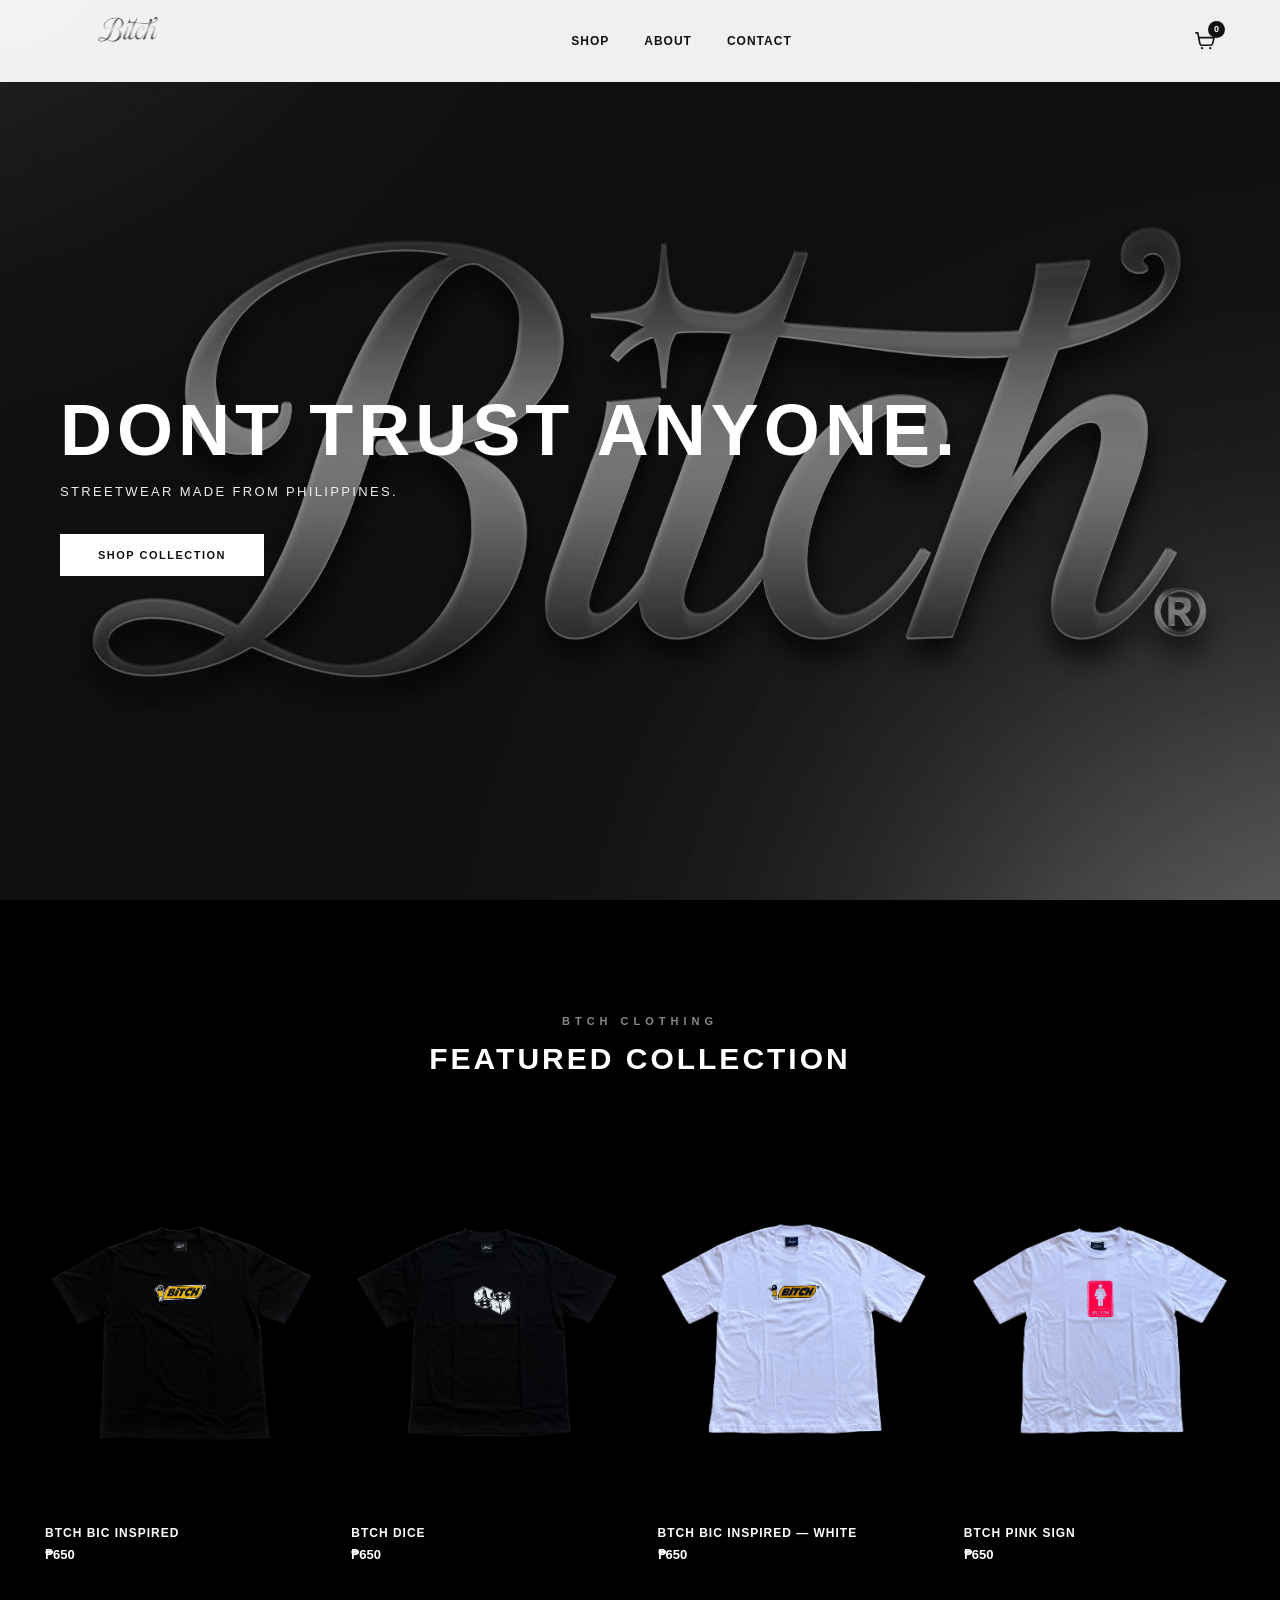
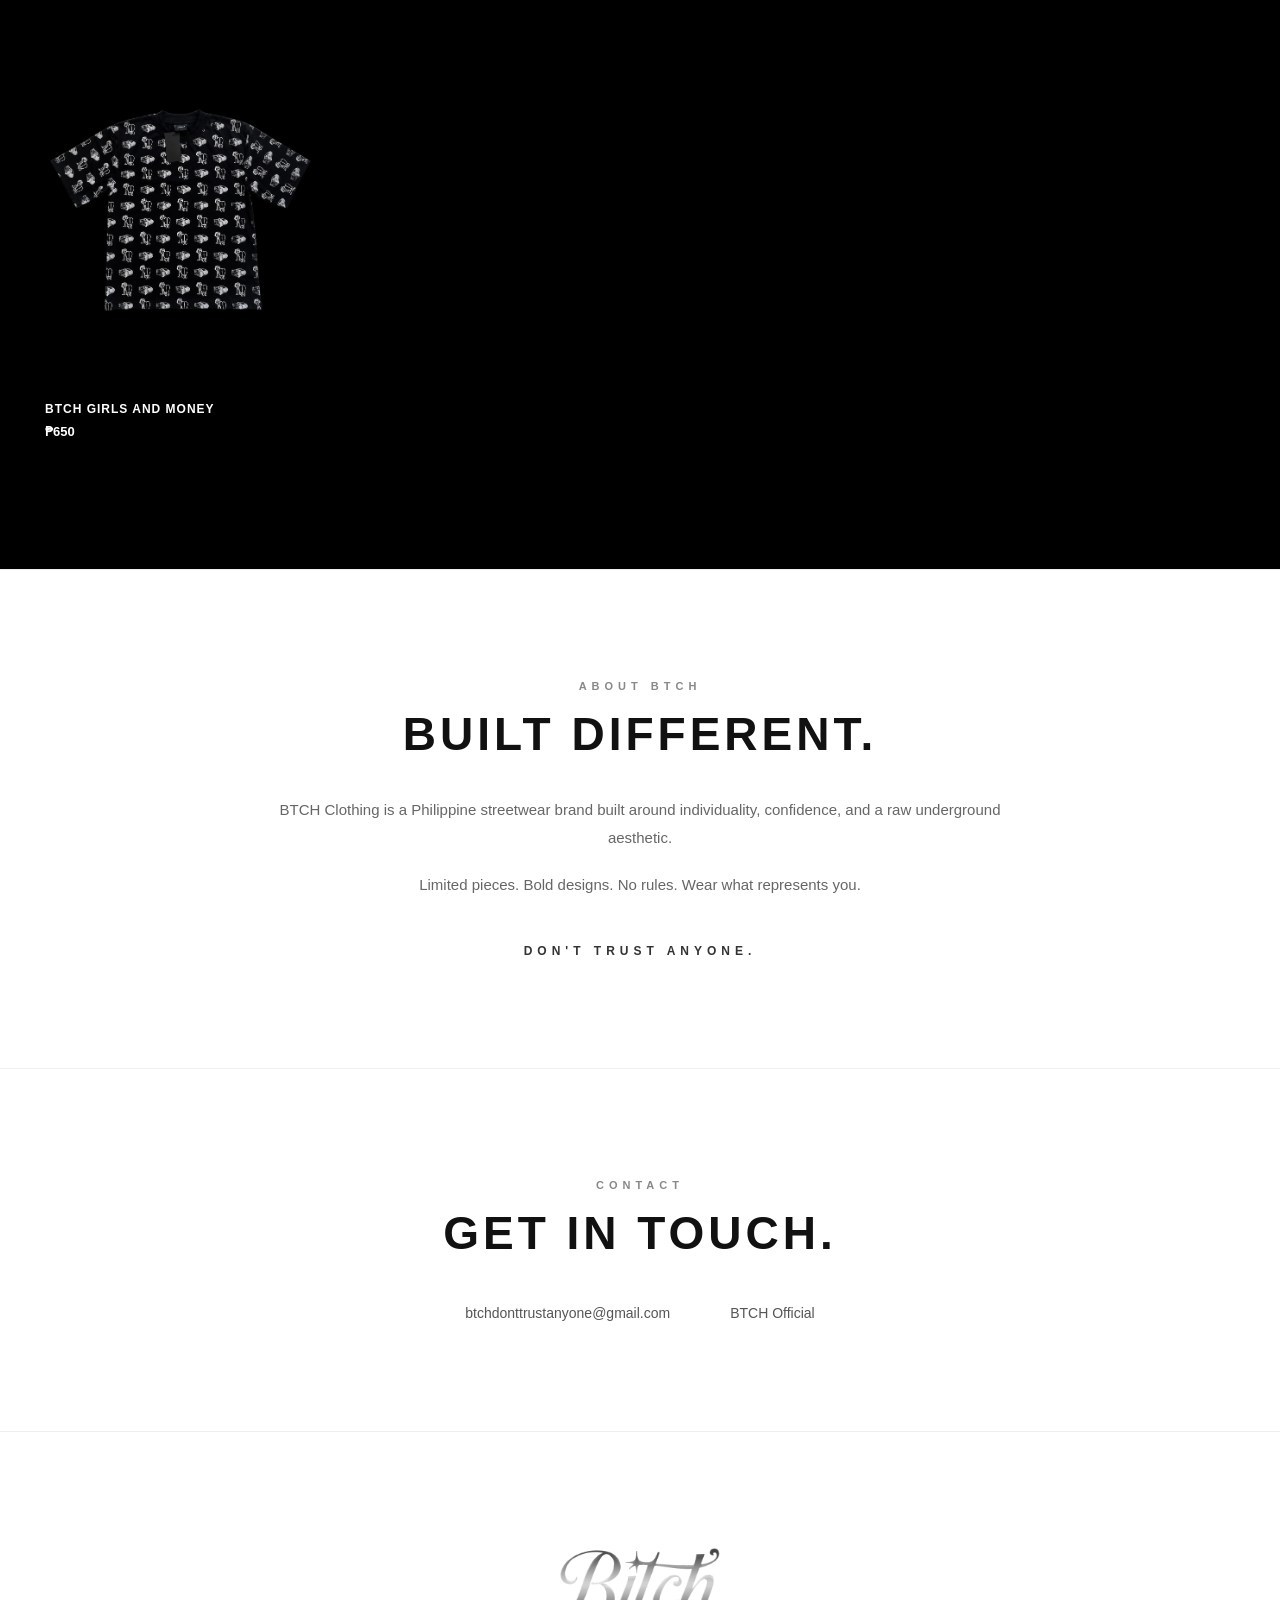
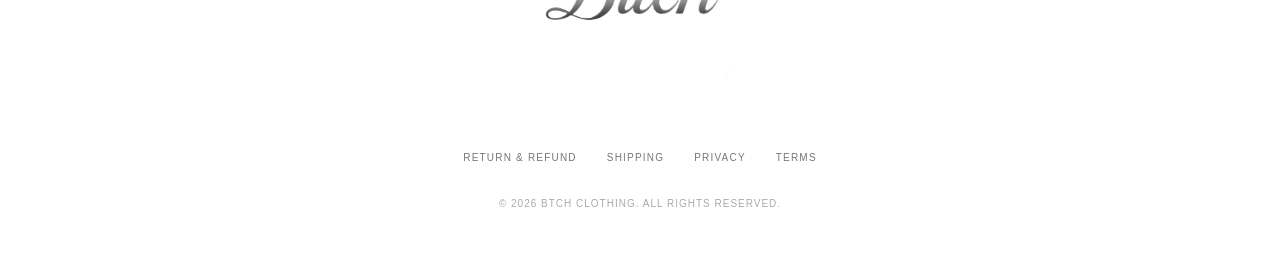
==== commit 42284241: "Add hero background video" ====
--- a/index.html
+++ b/index.html
@@ -1,3 +1,4 @@
+
 <!DOCTYPE html>
 <html lang="en">
 <head>
@@ -53,17 +54,26 @@
     rel="stylesheet"
     href="style.css"
   >
+
+  <!-- THREE.JS IMPORT MAP -->
+  <script type="importmap">
+  {
+    "imports": {
+      "three": "https://unpkg.com/three@0.180.0/build/three.module.js",
+      "three/addons/": "https://unpkg.com/three@0.180.0/examples/jsm/"
+    }
+  }
+  </script>
+
 </head>
 
 <body>
 
-
   <!-- ================= HEADER ================= -->
 
   <header>
 
     <!-- BTCH LOGO -->
-
     <a href="#" class="logo">
 
       <img
@@ -73,28 +83,18 @@
 
     </a>
 
-
     <!-- NAVIGATION -->
-
     <nav>
 
-      <a href="#products">
-        SHOP
-      </a>
-
-      <a href="#about">
-        ABOUT
-      </a>
-
-      <a href="#contact">
-        CONTACT
-      </a>
+      <a href="#products">SHOP</a>
+
+      <a href="#about">ABOUT</a>
+
+      <a href="#contact">CONTACT</a>
 
     </nav>
 
-
-    <!-- ================= CART ICON ================= -->
-
+    <!-- CART ICON -->
     <button
       class="cart-button"
       type="button"
@@ -132,12 +132,7 @@
 
       </svg>
 
-
-      <!-- NUMBER OF ITEMS -->
-
-      <span class="cart-count">
-        0
-      </span>
+      <span class="cart-count">0</span>
 
     </button>
 
@@ -148,7 +143,36 @@
 
   <section class="hero">
 
+    <!-- BTCH COMMERCIAL VIDEO -->
+
+    <video
+      class="hero-video"
+      autoplay
+      muted
+      loop
+      playsinline
+      preload="auto"
+      poster="hero.jpg"
+    >
+
+      <source
+        src="hero-video.mp4"
+        type="video/mp4"
+      >
+
+      Your browser does not support HTML5 video.
+
+    </video>
+
+    <!-- DARK OVERLAY -->
+
     <div class="hero-overlay"></div>
+
+    <!-- 3D BTCH LOGO -->
+
+    <div id="btch-3d-logo"></div>
+
+    <!-- HERO CONTENT -->
 
     <div class="hero-content">
 
@@ -191,11 +215,9 @@
 
     </div>
 
-
-    <!-- ================= PRODUCTS ================= -->
+    <!-- PRODUCTS -->
 
     <div class="products-grid">
-
 
       <!-- PRODUCT 1 -->
 
@@ -214,9 +236,7 @@
           BTCH BIC INSPIRED
         </h3>
 
-        <p>
-          ₱650
-        </p>
+        <p>₱650</p>
 
       </div>
 
@@ -245,9 +265,7 @@
           BTCH DICE
         </h3>
 
-        <p>
-          ₱650
-        </p>
+        <p>₱650</p>
 
       </div>
 
@@ -269,9 +287,7 @@
           BTCH BIC INSPIRED — WHITE
         </h3>
 
-        <p>
-          ₱650
-        </p>
+        <p>₱650</p>
 
       </div>
 
@@ -293,9 +309,7 @@
           BTCH PINK SIGN
         </h3>
 
-        <p>
-          ₱650
-        </p>
+        <p>₱650</p>
 
       </div>
 
@@ -317,9 +331,7 @@
           BTCH GIRLS AND MONEY
         </h3>
 
-        <p>
-          ₱650
-        </p>
+        <p>₱650</p>
 
       </div>
 
@@ -415,7 +427,6 @@
 
     </div>
 
-
     <div class="footer-links">
 
       <a
@@ -452,7 +463,6 @@
 
     </div>
 
-
     <p class="copyright">
       © 2026 BTCH CLOTHING. ALL RIGHTS RESERVED.
     </p>
@@ -468,7 +478,6 @@
   >
 
     <div class="cart-container">
-
 
       <!-- CART HEADER -->
 
@@ -488,7 +497,6 @@
 
       </div>
 
-
       <!-- CART ITEMS -->
 
       <div id="cart-items">
@@ -496,7 +504,6 @@
         <!-- Cart items appear here -->
 
       </div>
-
 
       <!-- CART FOOTER -->
 
@@ -513,7 +520,6 @@
           </strong>
 
         </div>
-
 
         <button
           id="checkout-button"
@@ -531,7 +537,7 @@
 
   <!-- ================= JAVASCRIPT ================= -->
 
-  <script src="script.js"></script>
+  <script type="module" src="script.js"></script>
 
 </body>
-</html>+</html>
--- a/style.css
+++ b/style.css
@@ -1,3 +1,4 @@
+
 /* =====================================================
    BTCH CLOTHING
    CLEAN WHITE / BLACK STREETWEAR
@@ -96,23 +97,23 @@
   position: relative;
   min-height: 100vh;
   padding: 170px 60px 100px;
-
   display: flex;
   align-items: center;
-
-  background-image: url("hero.jpg");
-
-  /*
-     FULL-WIDTH HERO
-     Keep hero image positioning unchanged.
-  */
-
-  background-size: cover;
-  background-repeat: no-repeat;
-  background-position: center -400px;
   background-color: #111111;
-
   color: #ffffff;
+}
+
+/* HERO BACKGROUND VIDEO */
+
+.hero-video {
+  position: absolute;
+  inset: 0;
+  width: 100%;
+  height: 100%;
+  display: block;
+  object-fit: cover;
+  object-position: center;
+  z-index: 0;
 }
 
 /* HERO OVERLAY */
@@ -164,7 +165,6 @@
   font-size: 11px;
   font-weight: 700;
   letter-spacing: 1.5px;
-
   transition:
     background 0.2s ease,
     transform 0.2s ease;
@@ -184,10 +184,7 @@
   width: 100%;
   max-width: none;
   margin: 0;
-
   padding: 115px 45px 130px;
-
-  /* BLACK PRODUCT SECTION */
   background: #000000;
   color: #ffffff;
 }
@@ -228,8 +225,6 @@
 
 .product-card {
   text-align: left;
-
-  /* BLACK CARD */
   background: #000000;
   color: #ffffff;
 }
@@ -239,10 +234,7 @@
 .product-image {
   width: 100%;
   aspect-ratio: 3 / 4;
-
-  /* BLACK IMAGE AREA */
   background: #000000;
-
   overflow: hidden;
   position: relative;
 }
@@ -254,7 +246,6 @@
   height: 100%;
   display: block;
   object-fit: contain;
-
   transition:
     transform 0.4s ease,
     opacity 0.3s ease;
@@ -267,9 +258,7 @@
   aspect-ratio: 3 / 4;
   display: block;
   object-fit: contain;
-
   background: #000000;
-
   transition:
     transform 0.4s ease,
     opacity 0.3s ease;
@@ -294,7 +283,6 @@
   width: 100%;
   height: 100%;
   object-fit: contain;
-
   transition:
     opacity 0.35s ease,
     transform 0.4s ease;
@@ -328,8 +316,6 @@
   line-height: 1.4;
   letter-spacing: 1px;
   font-weight: 600;
-
-  /* WHITE */
   color: #ffffff;
 }
 
@@ -339,8 +325,6 @@
   margin-top: 6px;
   font-size: 13px;
   font-weight: 600;
-
-  /* WHITE */
   color: #ffffff;
 }
 
@@ -460,8 +444,7 @@
   overflow-y: auto;
   background: #ffffff;
   color: #111111;
-  box-shadow:
-    -10px 0 30px rgba(0, 0, 0, 0.3);
+  box-shadow: -10px 0 30px rgba(0, 0, 0, 0.3);
 }
 
 /* CART HEADER */
@@ -694,11 +677,6 @@
   .hero {
     min-height: 90vh;
     padding: 130px 30px 80px;
-
-    background-size: 180% auto;
-
-    /* KEEP HERO POSITION */
-    background-position: center top;
   }
 
   .hero h1 {
@@ -808,11 +786,6 @@
     padding-left: 20px;
     padding-right: 20px;
     min-height: 85vh;
-
-    background-size: 180% auto;
-
-    /* KEEP HERO POSITION */
-    background-position: center top;
   }
 
   .hero h1 {
@@ -831,7 +804,6 @@
   /* PRODUCTS */
 
   .products-grid {
-    /* TWO PRODUCTS PER ROW ON PHONES */
     grid-template-columns: repeat(2, 1fr);
     gap: 40px 14px;
   }
@@ -869,7 +841,9 @@
     max-width: 100%;
   }
 
-}/* =====================================================
+}
+
+/* =====================================================
    BTCH CART ICON — TOP RIGHT
 ===================================================== */
 
@@ -878,23 +852,16 @@
   display: flex;
   align-items: center;
   justify-content: center;
-
   width: 42px;
   height: 42px;
-
   margin-left: 25px;
   padding: 0;
-
   border: none;
   background: transparent;
-
   color: #111111;
-
   cursor: pointer;
   flex-shrink: 0;
-
   z-index: 10002;
-
   transition: opacity 0.2s ease;
 }
 
@@ -905,30 +872,22 @@
 .cart-icon {
   width: 23px;
   height: 23px;
-
   display: block;
 }
 
 .cart-count {
   position: absolute;
-
   top: 1px;
   right: 0;
-
   min-width: 17px;
   height: 17px;
-
   padding: 0 4px;
-
   display: flex;
   align-items: center;
   justify-content: center;
-
   background: #111111;
   color: #ffffff;
-
   border-radius: 50%;
-
   font-size: 9px;
   font-weight: 700;
   line-height: 1;
@@ -952,11 +911,215 @@
   .cart-count {
     top: 0;
     right: -1px;
-
     min-width: 15px;
     height: 15px;
-
     font-size: 8px;
   }
 
-}+}
+
+/* =====================================================
+   BTCH 3D SPINNING LOGO
+   TOP CENTER OF HERO
+===================================================== */
+
+#btch-3d-logo {
+  position: absolute;
+  width: 430px;
+  height: 430px;
+  top: 95px;
+  left: 50%;
+  transform: translateX(-50%);
+  z-index: 1;
+  pointer-events: none;
+}
+
+/* 3D CANVAS */
+
+#btch-3d-logo canvas {
+  width: 100% !important;
+  height: 100% !important;
+  display: block;
+}
+
+/* =====================================================
+   3D LOGO — MOBILE
+===================================================== */
+
+@media (max-width: 768px) {
+
+  #btch-3d-logo {
+    width: 280px;
+    height: 280px;
+    top: 78px;
+    left: 50%;
+    transform: translateX(-50%);
+  }
+
+}
+
+/* =====================================================
+   3D LOGO — SMALL PHONES
+===================================================== */
+
+@media (max-width: 480px) {
+
+  #btch-3d-logo {
+    width: 210px;
+    height: 210px;
+    top: 50px;
+    left: 50%;
+    transform: translateX(-50%);
+  }
+
+}
+
+/* =========================================
+   BTCH PRODUCT GALLERY
+========================================= */
+
+.btch-product-modal {
+  display: none;
+  position: fixed;
+  inset: 0;
+  z-index: 99999;
+  background: rgba(0, 0, 0, 0.92);
+  align-items: center;
+  justify-content: center;
+  padding: 20px;
+  overflow-y: auto;
+}
+
+.btch-product-window {
+  position: relative;
+  width: 100%;
+  max-width: 1050px;
+  max-height: 90vh;
+  overflow-y: auto;
+  background: #101010;
+  color: white;
+  display: grid;
+  grid-template-columns: 1.15fr 0.85fr;
+  gap: 35px;
+  padding: 45px;
+  border: 1px solid #333;
+}
+
+.btch-product-close {
+  position: absolute;
+  top: 10px;
+  right: 18px;
+  background: none;
+  color: white;
+  border: none;
+  font-size: 36px;
+  cursor: pointer;
+  z-index: 2;
+}
+
+.btch-product-main {
+  width: 100%;
+  aspect-ratio: 1 / 1;
+  background: #050505;
+  overflow: hidden;
+}
+
+.btch-product-main img {
+  width: 100%;
+  height: 100%;
+  object-fit: contain;
+  display: block;
+}
+
+.btch-product-thumbnails {
+  display: flex;
+  gap: 12px;
+  margin-top: 15px;
+  flex-wrap: wrap;
+}
+
+.btch-product-thumb {
+  width: 85px;
+  height: 95px;
+  padding: 4px;
+  background: #171717;
+  border: 1px solid #444;
+  cursor: pointer;
+}
+
+.btch-product-thumb.selected {
+  border: 2px solid white;
+}
+
+.btch-product-thumb img {
+  width: 100%;
+  height: 100%;
+  object-fit: contain;
+}
+
+.btch-product-details {
+  align-self: center;
+}
+
+.btch-product-label {
+  color: #999;
+  font-size: 12px;
+  letter-spacing: 3px;
+}
+
+.btch-product-details h2 {
+  font-size: 32px;
+  margin: 15px 0;
+  text-transform: uppercase;
+}
+
+.btch-product-price {
+  font-size: 22px;
+  margin-bottom: 20px;
+}
+
+.btch-product-description {
+  color: #aaa;
+  line-height: 1.7;
+  white-space: pre-line;
+}
+
+.btch-detail-add {
+  width: 100%;
+  margin-top: 25px;
+  padding: 17px;
+  background: white;
+  color: black;
+  border: none;
+  font-weight: bold;
+  cursor: pointer;
+  letter-spacing: 1px;
+}
+
+.product-card {
+  cursor: pointer;
+}
+
+@media (max-width: 700px) {
+
+  .btch-product-modal {
+    padding: 12px;
+  }
+
+  .btch-product-window {
+    grid-template-columns: 1fr;
+    gap: 20px;
+    padding: 45px 18px 25px;
+    max-height: 94vh;
+  }
+
+  .btch-product-details h2 {
+    font-size: 24px;
+  }
+
+  .btch-product-thumb {
+    width: 70px;
+    height: 78px;
+  }
+
+}
